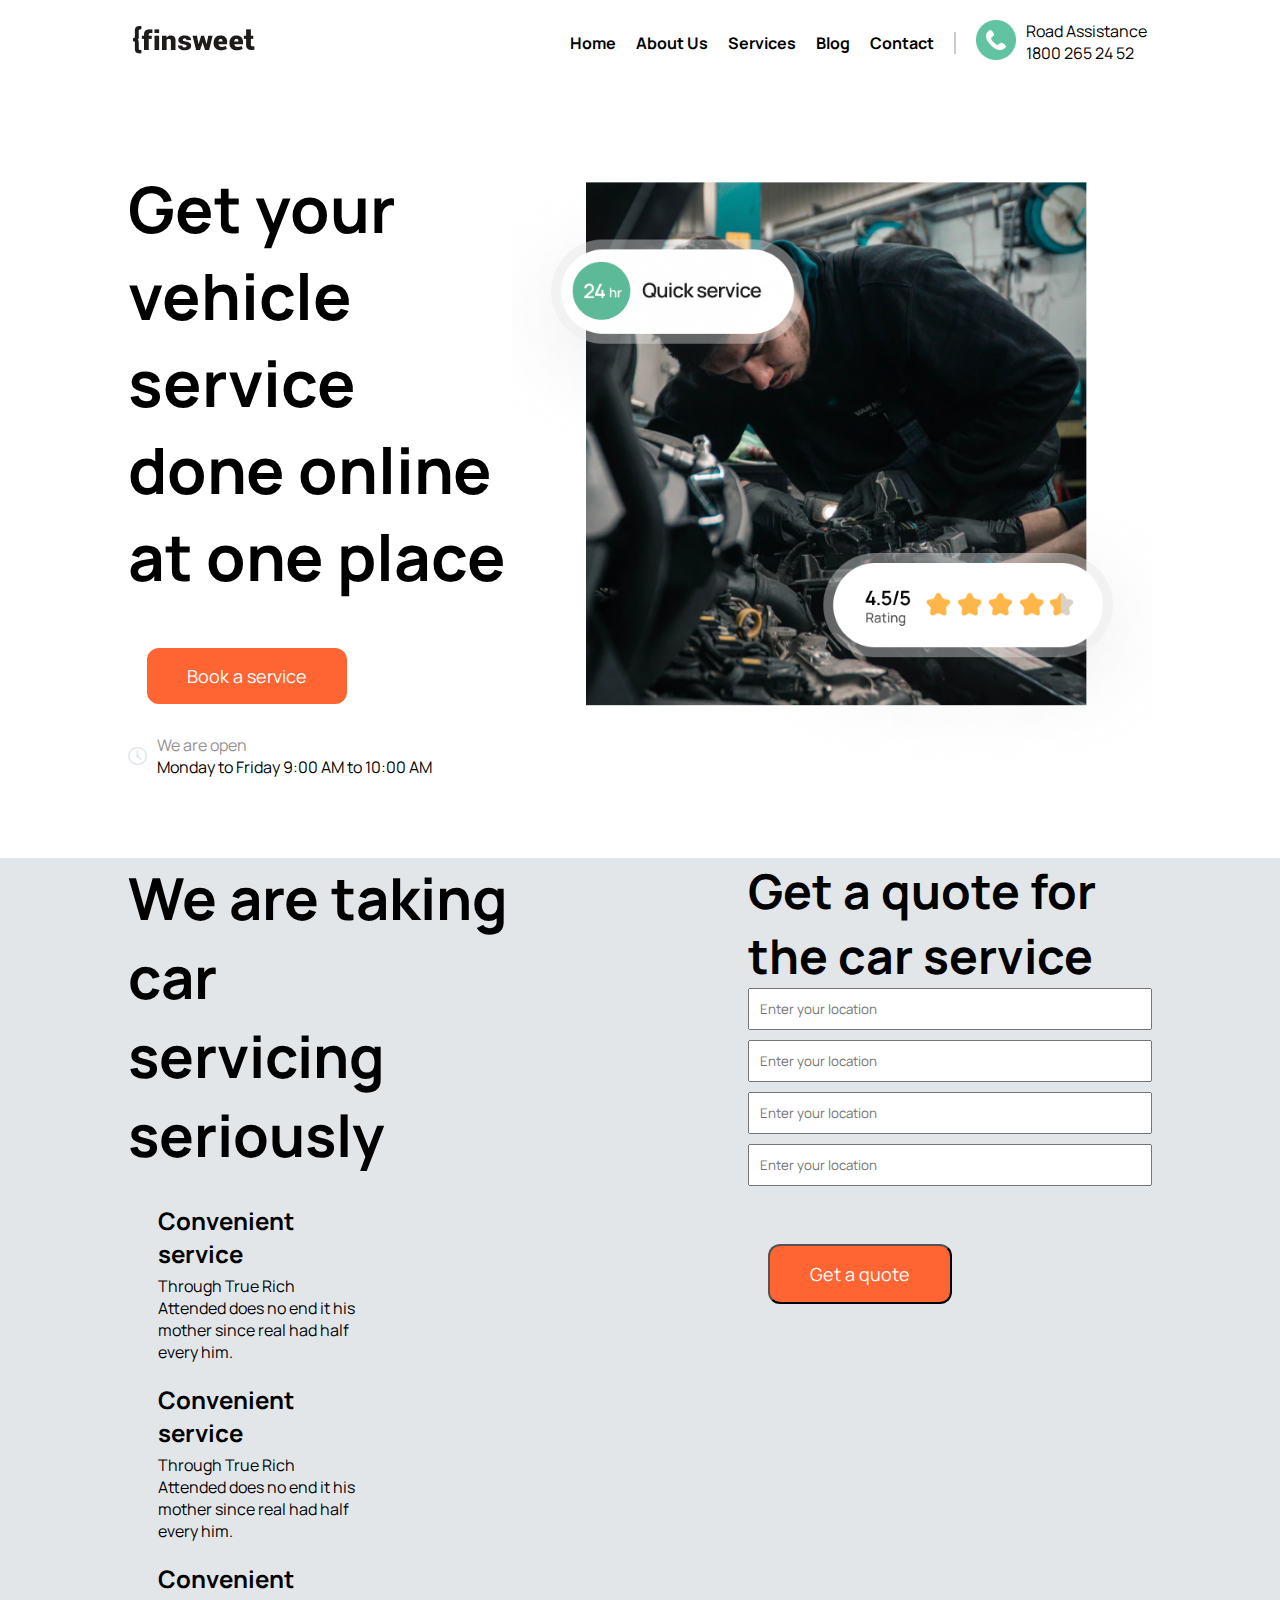
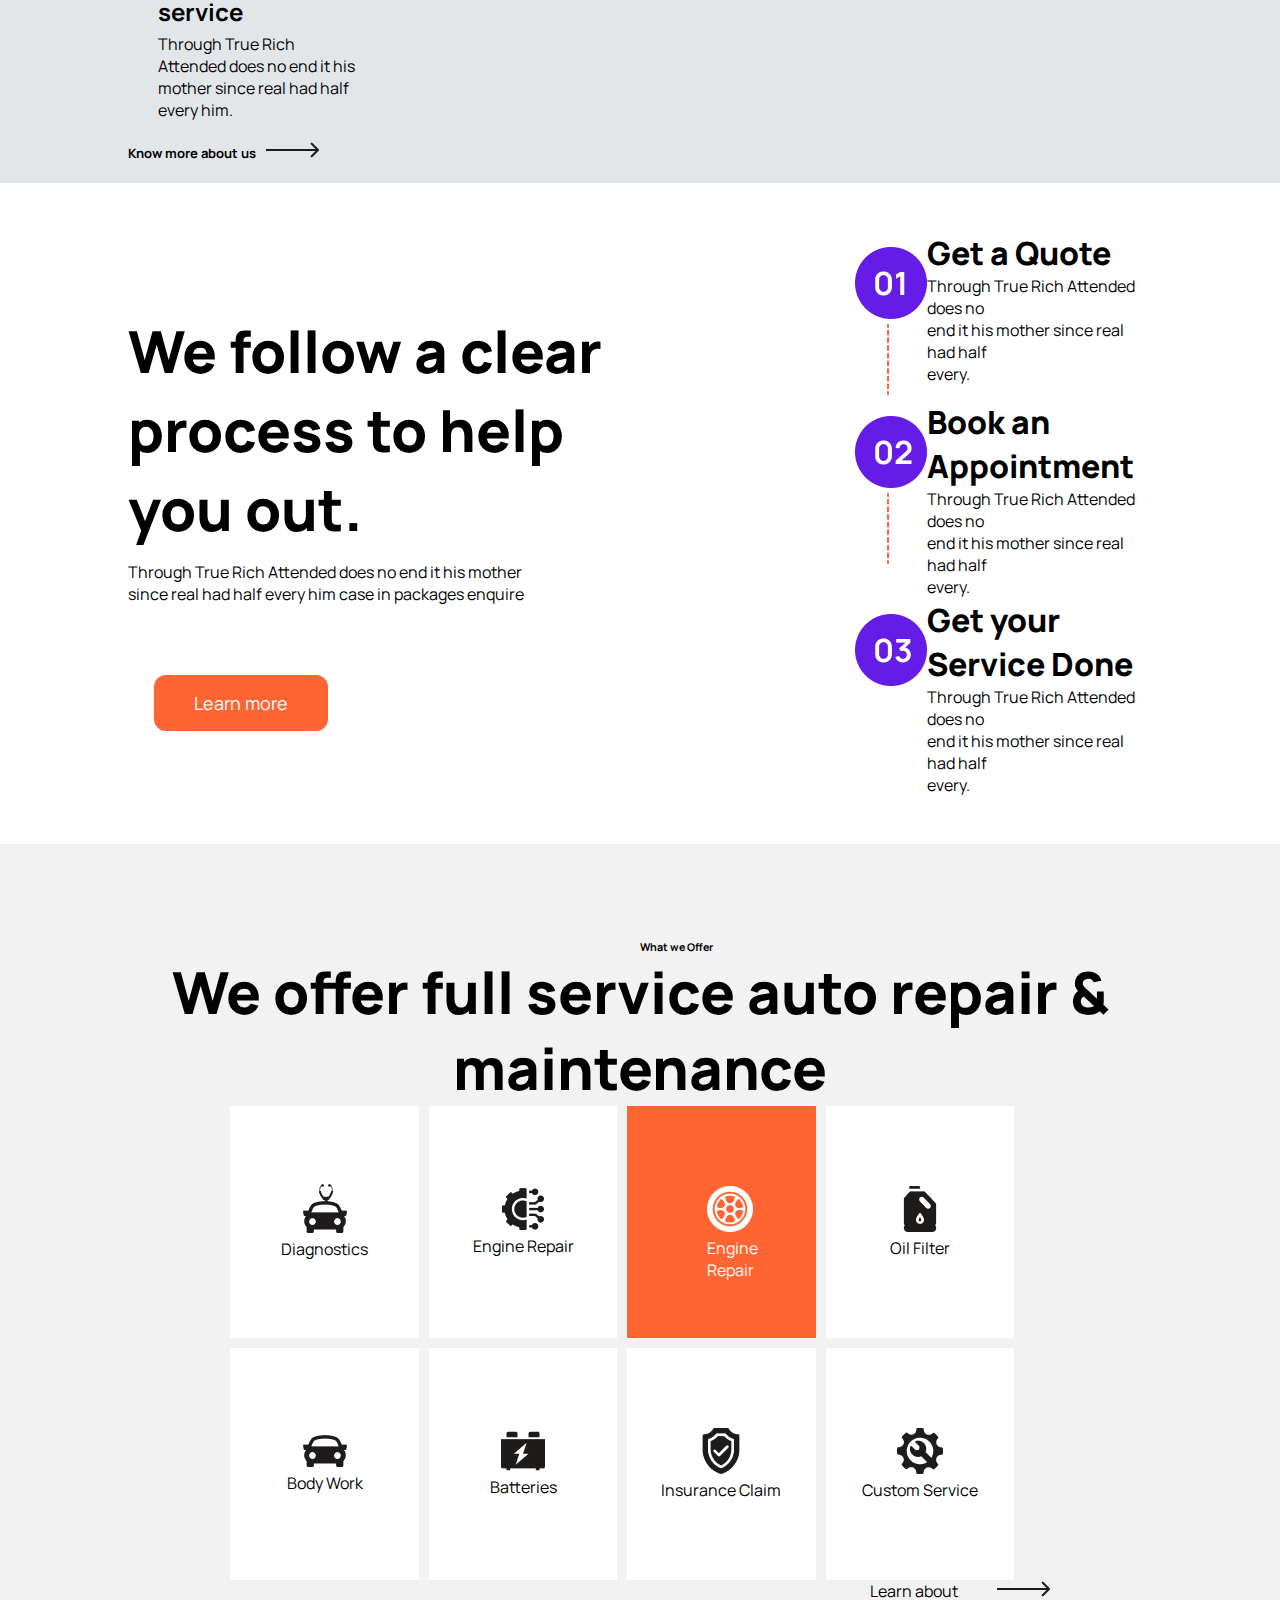
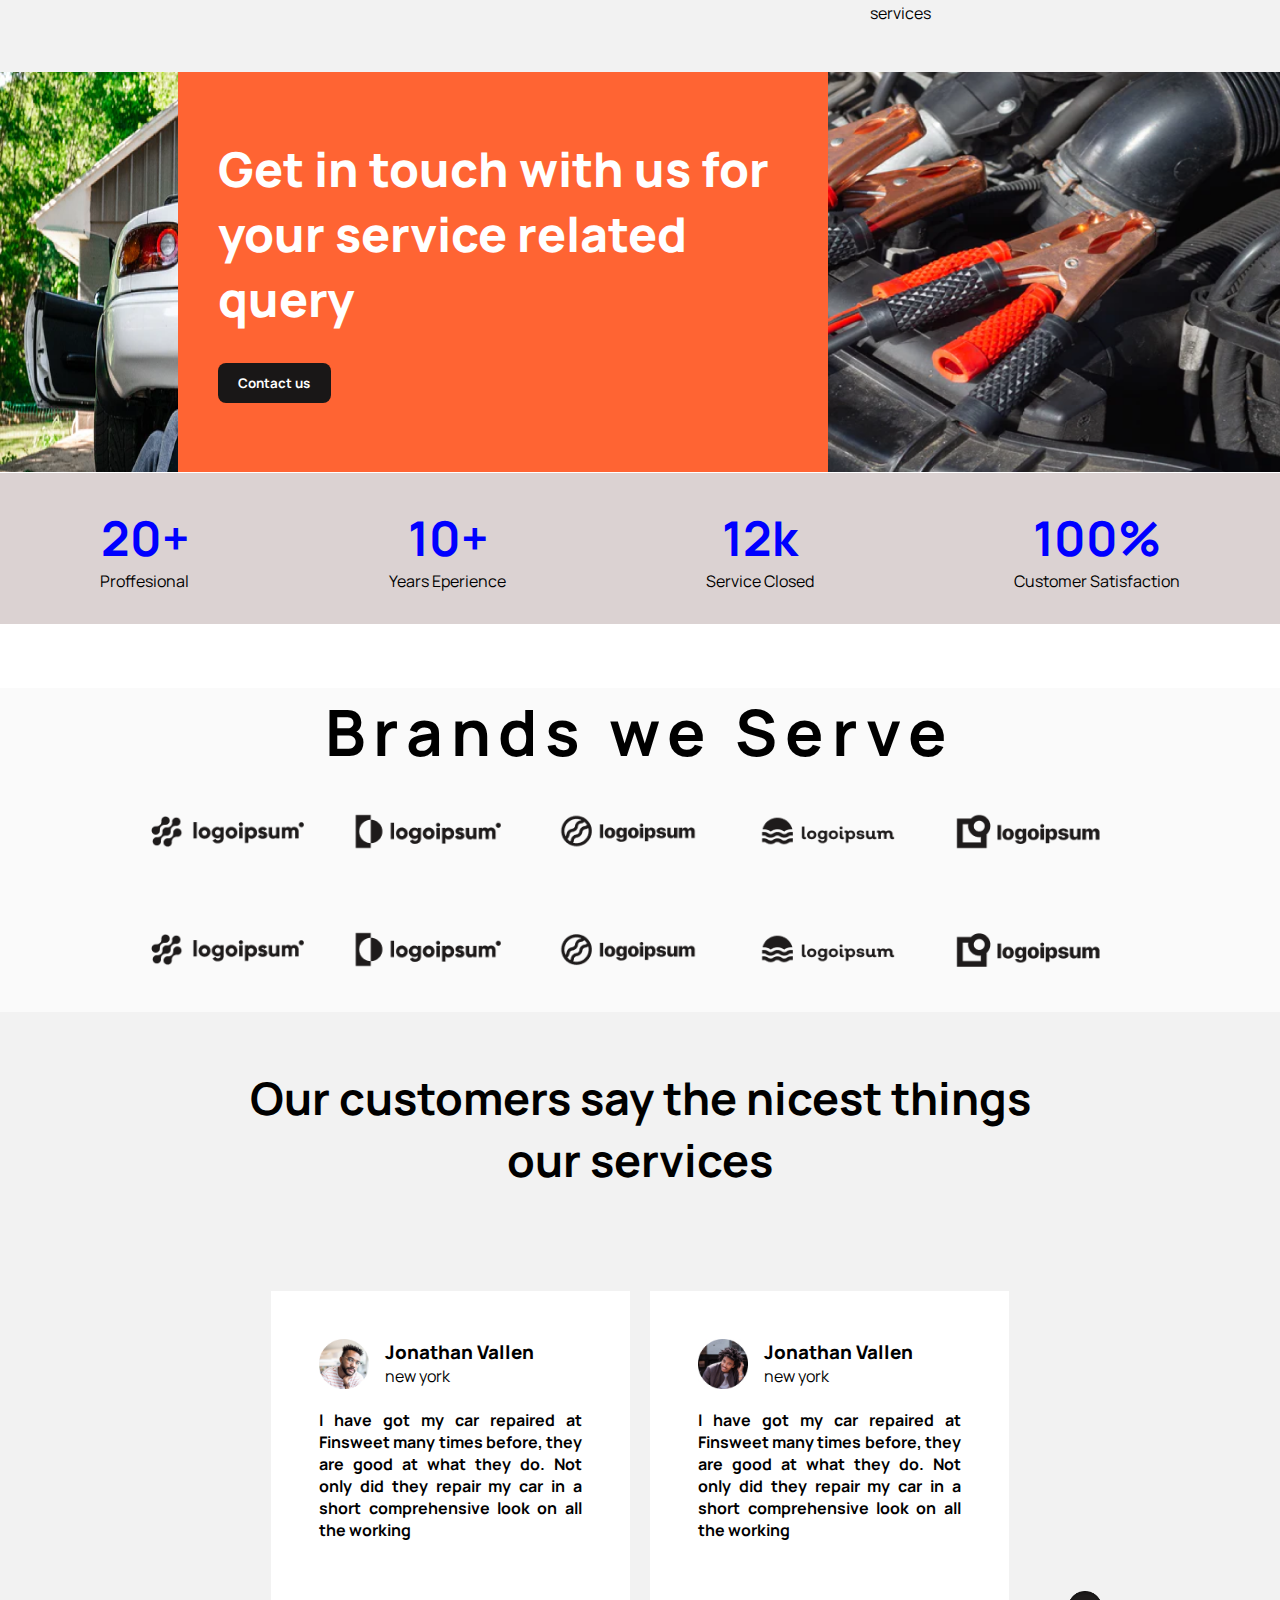
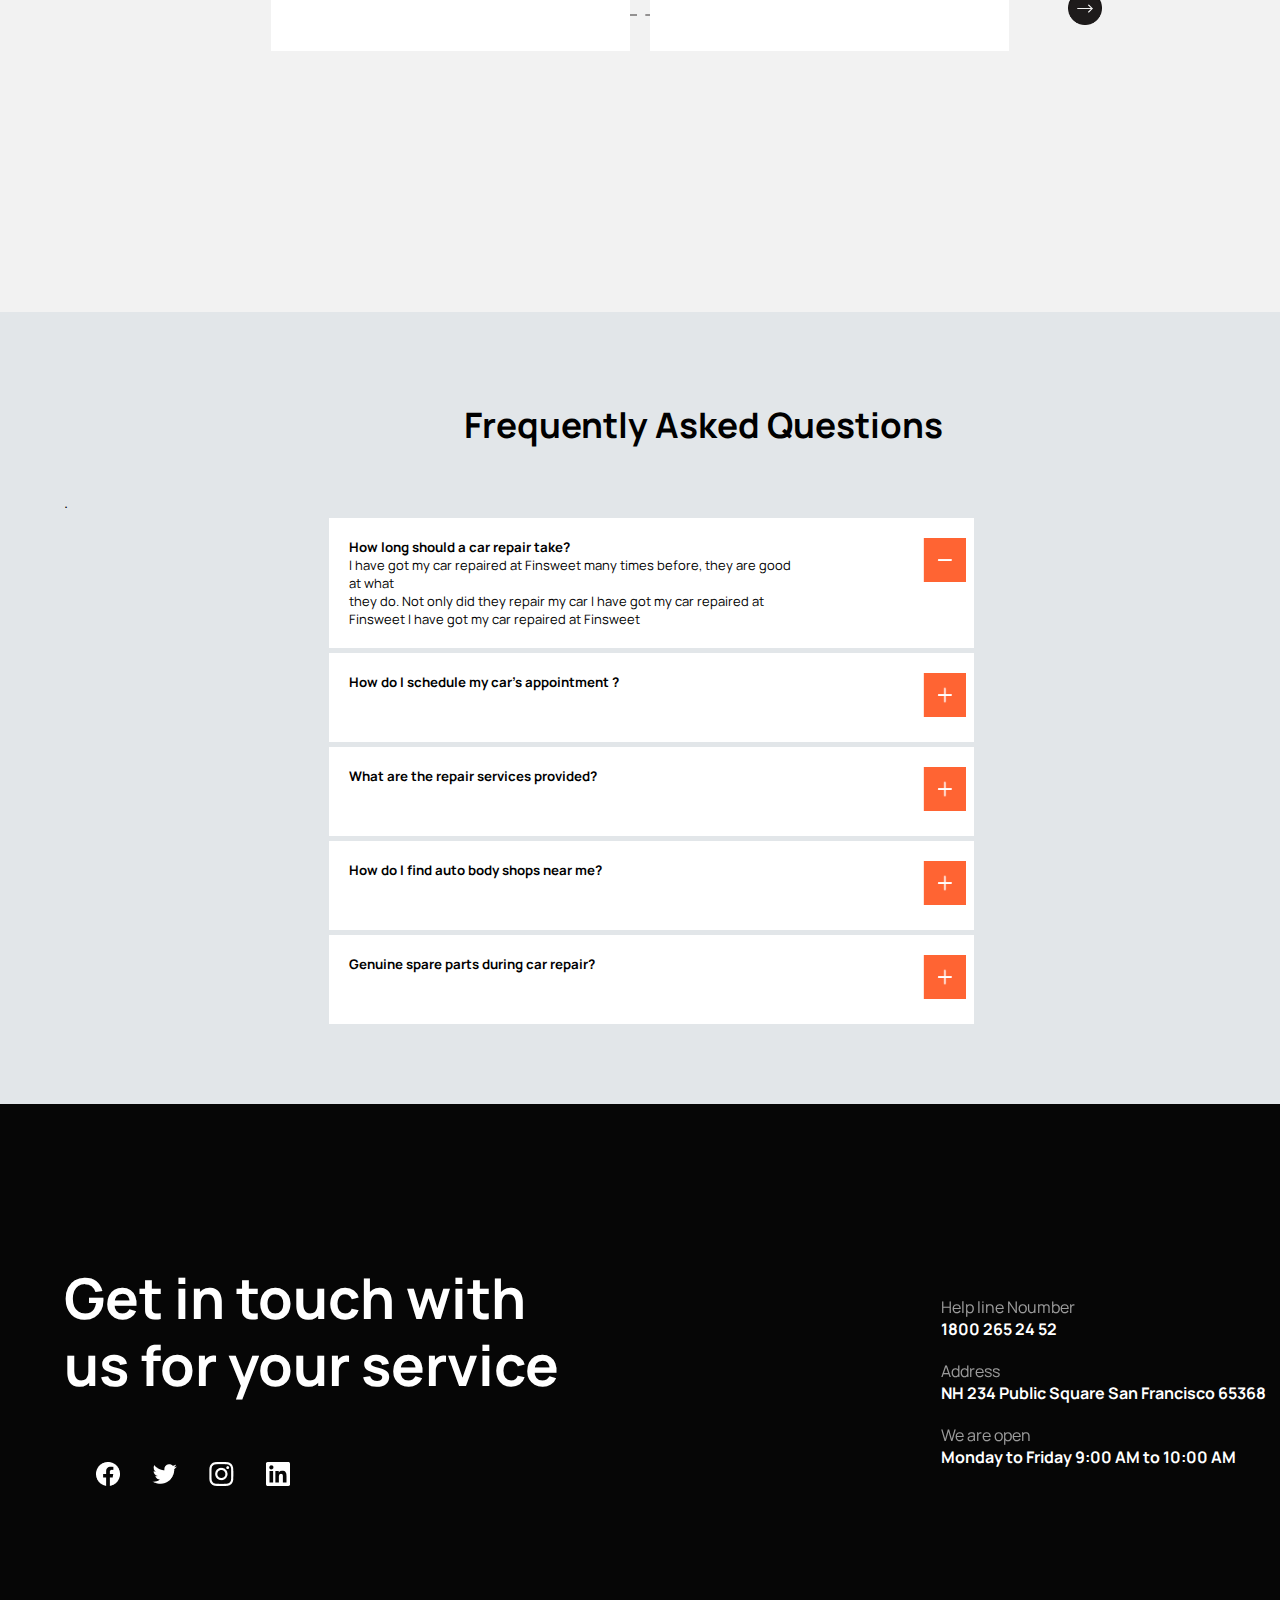
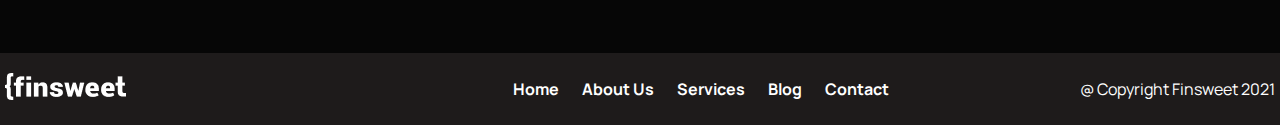
==== index.html @ 4b2647d7 "task 4 for stage 3 to stage 4" ====
<!DOCTYPE html>
<html lang="en">
<head>
    <meta charset="UTF-8">
    <meta http-equiv="X-UA-Compatible" content="IE=edge">
    <meta name="viewport" content="width=device-width, initial-scale=1.0">
    <link rel="stylesheet" href="css/style.css">
    <link rel="stylesheet" href="https://cdnjs.cloudflare.com/ajax/libs/font-awesome/6.1.1/css/all.min.css" integrity="sha512-KfkfwYDsLkIlwQp6LFnl8zNdLGxu9YAA1QvwINks4PhcElQSvqcyVLLD9aMhXd13uQjoXtEKNosOWaZqXgel0g==" crossorigin="anonymous" referrerpolicy="no-referrer" />
    <title>car  class</title>
</head>
<body>
       <header>
            <div class="page-container">
                <div class="main-header">
                    <div class="logo">
                        <img src="img/web-page-Logo.png" alt="company logo" class="">
                    </div>
                    <div class="right-section">
                        <div class="navigation">
                            <ul>
                                <li><a href="#"><strong>Home</strong></a></li>
                                <li><a href="index1.html"><strong>About Us</strong></a></li>
                                <li><a href="#"><strong>Services</strong></a></li>
                                <li><a href="#"><strong>Blog</strong></a></li>
                                <li><a href="#"><strong>Contact</strong></a></li>
                                <i id="hambuger" class="fa-solid fa-bars"></i>
                                
                            </ul>
                        </div>
                        <div class="road-assistance">
                            <div class="icon">
                                <img src="img/Assistance Icon.png" alt="road assistance">
                            </div>
                            <div class="inner-section">
                                <p>Road Assistance</p>
                                <p>1800 265 24 52</p>
                            </div>
                        </div>
                    </div>
                </div>
                
            </div>
        </header >
 <main >
        <!-- introduction-section -->
        <section id="introduction-section">
            <div class="page-container">
                <div class="flex">
                    <div class="text-section">
                        <h1>Get your vehicle service done online at one place</h1>
                        <a href="#" class="orange-btn">Book a service</a>
                        <div class="time-section">
                            <div class="image-box">
                                <img src="img/alarm clock.png" alt="for the time">
                            </div>
                            <div class="time-text">
                                <p class="light-grey">We are open </p>
                                <p>Monday to Friday 9:00 AM to  10:00  AM</p>
                            </div>
                        </div>
                    </div>
                    <div class="image-section">
                    </div>
                </div>
            </div>
        </section>
        <!-- quote-section -->
        <section id="quote-section">
            <div class="page-container">
                <div class="flex">
                    <div class="left-section">
                        <h2>We are taking car<br> servicing seriously</h2>
                        <ul>
                            <li>
                                <div class="flex">
                                    <div class="image-box">
                                        <img src="img/gear.png" alt="">
                                    </div>
                                    <div class="text-box">
                                        <h5>Convenient service</h5>
                                        <p>Through True Rich Attended does no end it his mother since real had half every him.</p>
                                    </div>
                                </div>
                            </li>
                            <li>
                                <div class="flex">
                                    <div class="image-box">
                                        <img src="img/gear.png" alt="">
                                    </div>
                                    <div class="text-box">
                                        <h5>Convenient service</h5>
                                        <p>Through True Rich Attended does no end it his mother since real had half every him.</p>
                                    </div>
                                </div>
                            </li>
                            <li>
                                <div class="flex">
                                    <div class="image-box">
                                        <img src="img/gear.png" alt="">
                                    </div>
                                    <div class="text-box">
                                        <h5>Convenient service</h5>
                                        <p>Through True Rich Attended does no end it his mother since real had half every him.</p>
                                    </div>
                                </div>
                            </li>
                            <li>
                                <div class="flex">
                                    <div class="text-box">
                                    <div class="quote-arrow">
                                    <div class="">
                                        <a href="#"><strong>Know more about us</strong></a>
                                    </div>
                                    <div class="">
                                        <img id="arrow" src="img/Arrow.png" alt="arrow">
                                    </div>
                                    </div>
                                    
                                    </div>
                                </div>
                            </li>
                        </ul>
                    </div>
                    <div class="right-form-section">
                        <h3>Get a quote for the car service</h3>
                        <form action="">
                            <div class="input-box">
                                <input type="text" placeholder="Enter your location">
                            </div>
                            <div class="input-box">
                                <input type="text" placeholder="Enter your location">
                            </div>
                            <div class="input-box">
                                <input type="text" placeholder="Enter your location">
                            </div>
                            <div class="input-box">
                                <input type="text" placeholder="Enter your location">
                            </div>
                            <button class="orange-btn">Get a quote</button>
                        </form>
                        
                    </div>
                </div>
            </div>
        </section>
        <!-- process-section -->
        <section id="process">
            <div class="page-container">
                <div id="proces">
                    <div class="clear-text">
                        <h1><strong>We follow a clear <br>
                            process to help you
                            out.</strong></h1><br>
                            <p>Through True Rich Attended does no end it his mother <br> 
                                since real had half every him case in packages enquire</p> <br>
                                <div class="button-more">
                                <a href="#" class="orange-btn">Learn more</a>
                                </div>
                    </div>
                    <div class="appointment">
                        <div class="one-get-quote">
                            <div class="imsge-one">
                                <img src="img/01.png" alt="icon one"><br>
                            <div class="line">
                                <img src="img/Line.png" alt="line connecter numbers">
                            </div>
                            </div>
                            <div class="text-one">
                                <h1><strong>Get a Quote</strong></h1>
                                <p>Through True Rich Attended does no <br> end it his mother since real had half <br> every.</p>
                            </div>
                        </div>
                        <div class="one-get-quote">
                            <div class="imsge-one">
                                <img src="img/02.png" alt="icon two"><br>
                                <div class="line">
                                    <img src="img/Line.png" alt="line connecter numbers">
                                </div>
                            </div>
                            <div class="text-one">
                                <h1><strong>Book an Appointment</strong></h1>
                                <p>Through True Rich Attended does no <br> end it his mother since real had half <br> every.</p>
                            </div>
                        </div>
                        <div class="one-get-quote">
                            <div class="imsge-one">
                                <img src="img/03.png" alt="icon three"><br>
                            </div>
                            <div class="text-one">
                                <h1><strong>Get your Service Done</strong></h1>
                                <p>Through True Rich Attended does no <br> end it his mother since real had half <br> every.</p>
                            </div>
                        </div>
                    </div>
                </div>
                </div>
        </section>
        <!-- offer-section -->
        <section id="offers">
            <div class="page-container">
            <div class="texte-header">
                <h6>What we Offer</h6>
                <h3>We offer full service auto repair & maintenance</h3>
            </div>
            <div class="logo-offer">
                <div class="image-offer">
                    <div class="log-one">
                    <div class="">
                    <img src="img/Icon-one.png" alt="icon one">
                    <p>Diagnostics </p>
                    </div>
                    </div>
                    <div class="log-one">
                    <div class="">
                    <img src="img/engin-repair-Icon.png" alt="two one">
                    <p>Engine Repair </p>
                    </div>
                </div>
                <div class="log-one">
                    <div class="box-offer">
                        <img src="img/wheel-repair-icon.png" alt="three one">
                        <p>Engine Repair </p>
                        </div>
                </div>
                <div class="log-one">
                    <div class="">
                        <img src="img/oil-Icon.png" alt="fourth one">
                        <p>Oil Filter</p>
                        </div>
                </div>
                <div class="log-one">
                    <div class="">
                        <img src="img/car-icon.png" alt="fiveth one">
                        <p>Body Work </p>
                        </div>
                </div>
                <div class="log-one">
                    <div class="">
                        <img src="img/baterrie-Icon.png" alt="sixth one">
                        <p>Batteries</p>
                        </div>
                </div>
                <div class="log-one">
                    <div class="">
                        <img src="img/insurance-Icon.png" alt="seveth one">
                        <p>Insurance Claim</p>
                        </div>
                </div>
                <div class="log-one">
                    <div class="">
                        <img src="img/custom-service-Icon.png" alt="eigth one">
                        <p>Custom Service </p>
                        </div>
                </div>
                </div>
                <div class="learn-arrow">
                    <div class="learn">
                        <p>Learn about services</p>
                    </div>
                    <div class="arrow">
                        <img src="img/Arrow.png" alt="arrow">
                    </div>
                </div>
            </div>
            



        </div>
        </section> 
        <!-- tools-section -->
        <section id="tools">
            <div class="page-container">
                <div class="tools-container">
                    <div class="car-image">
                        <img  src="img/car-image.png" alt="car image">
                    </div>
                    <div class="tools-text">
                        <h1>Get in touch with us for <br> your service related query</h1>
                        <input type="button" value="Contact us">
                    </div>
                    <div class="tool-car">
                        <img class="" src="img/tool-car.png" alt="tools car">
                    </div>
                </div>
                </div>
        </section>
        <section id="icon-number">
           
                <div class="logo-image">
                    <div class="nubmers">
                      <h2>20+</h2>
                        <p>Proffesional</p>
                    </div>
                    <div class="nubmers">
                           <h2>10+</h2>
                            <p>Years Eperience</p>
                        </div>
                        <div class="nubmers">
                               <h2>12k</h2>
                                <p>Service Closed</p>
                        </div>
                        <div class="nubmers">
                          <h2>100%</h2>
                            <p>Customer Satisfaction</p>
                        </div>
                </div>
               
        </section>
        <!-- brands and logo -->
        <section id="brands">
        <div class="page-container">
            <div class="serve">
                <h1>Brands we Serve</h1>
            </div>
            <div class="logo-brands">
                <div class="logo-1">
                    <img src="img/logo 1.png" alt="logo 1">
                </div>
                <div class="logo-1">
                    <img src="img/logo 2.png" alt="logo 2">
                </div>
                <div class="logo-1">
                    <img src="img/logo 3.png" alt="logo 3">
                </div>
                <div class="logo-1">
                    <img src="img/logo-4.png" alt="logo 4">
                </div>
                <div class="logo-1">
                    <img src="img/logo5.png" alt="logo 5">
                </div>
                <div class="logo-1">
                    <img src="img/logo 1.png" alt="logo 1">
                </div>
                <div class="logo-1">
                    <img src="img/logo 2.png" alt="logo 2">
                </div>
                <div class="logo-1">
                    <img src="img/logo 3.png" alt="logo 3">
                </div>
                <div class="logo-1">
                    <img src="img/logo-4.png" alt="logo 4">
                </div>
                <div class="logo-1">
                    <img src="img/logo5.png" alt="logo 5">
                </div>
            </div>
        </div>
        </section>
        <!-- about section -->
        <section class="about">
            <div class="page-container">
            <h1>Our customers say the nicest things<br>our services</h1>
            <div class="about-2">
                <div class="comment">
                    <div id="comment-first">
                    <div class="comment-first">
                        <img src="img/K84vnnzxmTQ.png" alt="" width="50px">
                        <div class="comment-text">
                            <h3><strong>Jonathan Vallen</strong></h3>
                            <span>new york</span>
                        </div>
                    </div>
                        <p class="text"><b>I have got my car repaired at Finsweet many times before, they are good at what they do. Not only did they repair my car in a short comprehensive look on all the working</b></p>
                    </div>
                </div>
                <div class="comment-two">
                    <div id="comment-first">
                        <div class="comment-first">
                        <img src="img/nJHvhXS4C0U.jpg" alt="" width="50px">
                        <div class="comment-text">
                            <h3><strong>Jonathan Vallen</strong></h3>
                            <span>new york</span>
                        </div>
                        </div>
                        <p class="text"><b>I have got my car repaired at Finsweet many times before, they are good at what they do. Not only did they repair my car in a short comprehensive look on all the working</b></p>
                    </div>
                </div>
                <div class="comment-three">
                    <div class="line">
                        <img src="img/Lines.png" alt="" width="80%">
                    </div>
                    <div class="comment-three-left">
                        <img src="img/Left.png" alt="" width="30%">
                        <img src="img/Right.png" alt="" width="30%">
                    </div>
                </div>
            </div>
            </div>
        </section>
        <!-- questions section -->
        <section id="qestions">
            <div class="page-question">
                    <div class="text-title">
                        <h3>Frequently Asked Questions</h3>
                    </div>.
                    <div class="question">
                        <div class="question-box">
                        <div class="first-box">
                                <div class="first-question">
                                    <h5>How long should a car repair take?</h5>
                                </div>
                                <div class="text-first">
                                    <p>I have got my car repaired at Finsweet many times before, they are good at what <br> they do. Not only did they repair my car I have got my car repaired at Finsweet  I have got my car repaired at Finsweet</p>
                                </div>
                        </div>
                        <div class="image-logo">
                            <img id="moins" src="img/Orange-1.png" alt="logo minise">
                            </div>
                        </div>
                        <div class="question-box">
                            <div class="text-question">
                                <h5>How do I schedule my car's appointment ?</h5>
                            </div>
                            <div class="image-logo">
                                <img src="img/Orange-2.png" alt="logo plus">
                            </div>
                        </div>
                        <div class="question-box">
                            <div class="text-question">
                                <h5>What are the repair services provided?</h5>
                            </div>
                            <div class="image-logo">
                                <img src="img/Orange-2.png" alt="logo plus">
                            </div>
                        </div>
                        <div class="question-box">
                            <div class="text-question">
                                <h5>How do I find auto body shops near me?</h5>
                            </div>
                            <div class="image-logo">
                                <img src="img/Orange-2.png" alt="logo plus">
                            </div>
                        </div> 
                        <div class="question-box">
                            <div class="text-question">
                                <h5>Genuine spare parts during car repair?</h5>
                            </div>
                            <div class="image-logo">
                                <img src="img/Orange-2.png" alt="logo plus">
                            </div>
                        </div>
                    </div>
            </div>
        </section>
 </main>
 <footer>
        <!-- get in touch section -->
        <section id="touch">
            <div class="left-side-part">
                <div class="text-touch">
                    <h3>Get in touch with us for your  service</h3>
                </div>
                <div class="logo-touch">
                    <div class="logos-t">
                        <img src="img/facebook-logo.png" alt="facebook logo">
                    </div>
                    <div class="logos-t">
                        <img src="img/twitter-logo.png" alt="twitter logo">
                    </div>
                    <div class="logos-t">
                        <img src="img/instagram-logo.png" alt="instagram logo">
                    </div>
                    <div class="logos-t">
                        <img src="img/linkedin-logo.png" alt="linkedin logo">
                    </div>
                </div>
            </div>
            <div class="right-side-part">
                <div class="help">
                <div class="text-info">
                    <p>Help line Noumber</p>
                </div>
                <div class="info">
                    <h4>1800 265 24 52</h4>
                </div>
                </div>
                <div class="help">
                    <div class="text-info">
                    <p>Address</p>
                    </div>
                    <div class="info">
                    <h4>NH 234   Public Square San Francisco  65368</h4>
                    </div>
                </div>
                <div class="help">
                    <div class="text-info">
                    <p>We are open</p>
                    </div>
                    <div class="info">
                    <h4>Monday to Friday 9:00 AM  to 10:00  AM</h4>
                    </div>
                </div>
            
            </div>
        </section>
        <!-- menu-section -->
        <section id="menu">
            <div class="menu-container">
                <div class="last-header">
                    <div class="left-section-part">
                        <img src="img/Logo-page-foter.png" alt="company logo" class="">
                    </div>
                    <div class="right-section-part">
                        <div class="navig">
                            <ul>
                                <li><a href="#"><strong>Home</strong></a></li>
                                <li><a href="#"><strong>About Us</strong></a></li>
                                <li><a href="#"><strong>Services</strong></a></li>
                                <li><a href="#"><strong>Blog</strong></a></li>
                                <li><a href="#"><strong>Contact</strong></a></li>
                            </ul>
                        </div>
                        <div class="copy">
                            <div class="">
                            <p>@ Copyright Finsweet 2021</p>
                            </div>
                        </div>
                    </div>
                </div>
                
            </div>
        </section>
    
 </footer>

 <script src="index.js"></script>
</body>
</html>
---- css/style.css ----
@import url('https://fonts.googleapis.com/css2?family=Manrope:wght@200&family=Poppins&display=swap');
* {
    margin: 0;
    padding: 0;
    box-sizing: border-box;
    font-family: 'Manrope';
}
.navigation ul i{
    display: none;
}
.page-container{
    width: 80%;  
  margin: auto;
    justify-content: center;
    align-items: center;
}
.main-header {
    display: flex;
    justify-content: space-between;
    align-items: center;
    padding: 20px 5px;
    
}

.right-section {
    display: flex;
    align-items: center;
}

.right-section ul {
    list-style: none;
    display: flex;
}

.road-assistance {
    display: flex;
    padding-left: 20px;
}

.right-section ul li {
    margin-right: 20px;
}

.right-section ul li a {
    text-decoration: none;
    color: #000;
}

.right-section .navigation {
    border-right: 2px solid #ccc;
}

.road-assistance .icon {
    margin-right: 10px;
}

.flex {
    display: flex;
}

#introduction-section{
    width: 100%;
    padding: 0px;
}

#introduction-section .text-section{
    width: 45%;
} 

#introduction-section .image-section {
    width: 75%;
}

#introduction-section {
    padding: 80px 0;
}

#introduction-section .image-section {
    background-image: url(../img/header.png);
    background-size: cover;
    background-position: center;
    min-height: 68vh;
}

.text-section h1 {
    font-size: 64px;
}

.orange-btn {
    background: #FF6433;
    border-radius: 12px;
    padding: 16px 40px;
    text-decoration: none;
    font-size: 18px;
    margin-left: 5%;
    display: inline-block;
    color: #fff;
    margin-top: 3rem;
}

.time-section {
    display: flex;
    align-items: center;
    margin-top: 30px;
}

.text-section .image-box {
    width: 5%;
    margin-right: 10px;
    display: flex;
    align-items: center;
    justify-content: center;
}

.text-section .time-text {
    width: 95%;
}
.time-section img {
    width: 100%;
}

.light-grey {
    color: #939191;
}

#quote-section {
    width: 100%;
    background: #E2E6E9;
    display: flex;
    justify-content: space-between;
}

#quote-section .left-section, #quote-section .right-form-section {
    width: 50%;
    
}
#quote-section .right-form-section{
    margin-left: 21%;
}
#quote-section ul {
    list-style: none;
}

#quote-section ul li {
    margin-bottom: 20px;
}


#quote-section .left-section h2 {
    margin-bottom: 30px;
    font-size: 58px;
}

#quote-section .left-section .image-box {
    width: 5%;
    margin-right: 10px;
}

#quote-section .left-section .image-box img {
    width: 100%;
}
.text-box .quote-arrow{
    display: flex;
    
}

#quote-section .left-section .text-box {
    width: 50%;
}

#quote-section .left-section .text-box h5 {
    font-size: 24px;
    margin-bottom: 5px;
}
#quote-section .left-section .text-box a{
    text-decoration: none;
    color: #000;
    font-size: small;
}
#quote-section .left-section .text-box #arrow{
    margin-left: 10px;
}


#quote-section .right-form-section h3{
    font-size: 48px;
}

#quote-section .right-form-section input {
    width: 100%;
    padding: 10px;
    margin-bottom: 10px;
}

#process{
   display: flex;
    width: 100%;
    
    
}
#proces{
 display: flex;  
 padding: 3rem 0 3rem 0 ; 
}
#proces .appointment{
    width: 50%;
    margin-left: 21%;
   
}
.clear-text{
    width: 50%;
}
#proces .clear-text h1{
    width: 524px;
    height: 228px;
   margin-top: 80px;    
    font-weight: 800;
    font-size: 58px;
}


.appointment .one-get-quote{
    display: flex;

}
.appointment .one-get-quote .imsge-one {
    margin-top: 1rem;
    
}
.appointment .one-get-quote .imsge-one .line img{
    margin-left: 2rem;
    
}


#offers{
    width: 100%;
        padding: 6rem 0  3rem 0px ;
        background-color: #F2F2F2;
      
}
.offers-container{
     display: block; 
     padding: 60px 0 ;
}
.image-offer{
    display: flex;
    flex-wrap: wrap;
    gap: 10px;
    margin: auto;
   
}
.offers-container .text-offers{
   display: block;
   margin-left: 40%;
    font-size: large;     
    margin-bottom: 30px;
    margin-top: 60px;
   
}
.offers-container .text-offers p{
    margin-left: 5rem;
    font-size: small;
    margin-bottom: 10px;
    margin-top: 5px;
}
.log-one .box-offer{
    padding: 5rem;
    height: 100%;
    width: 100%;
    color: #fff;
     background-color: #FF6433;

}


.about-learn{
    display: flex;
    gap: 10px;
}
.image-container{
    width: 70%;
    margin: 0 auto;

}
.offers-container .about-learn a{
       text-decoration: none;
       color: #000;
       font-size: large;
}
.offers-container .about-learn img{
         width: 40px;

}
.offers-container .about-learn {
      
    margin-top: 0.5rem;
    margin-left: 53.5rem;
}
.log-one{
    height: 232px;
    background-color: #fff;
    width: 23%;
    display: flex;
    justify-content: center;
    align-items: center;
    text-align: center;
    
}
.logo-offer{
    width: 80%;
    margin: 0 auto;

}
.learn-arrow{
    display: flex;
    padding-left: 40rem;
    justify-content: space-around;
}
.texte-header h6{
   padding-left: 32rem;
}
.texte-header h3{
    font-weight: 800;
    font-size: 58px;
    line-height: 76px;  
    text-align: center;
}

#tools{
    
   
    position: relative;
    height: 400px;
   
}
.tools-container{
    display: flex;
    width: 1366px;
    position: absolute;
    left: 0;
    
      
   
}



.tools-container .tools-image .car-image{
    width: 40%;
    height: 400px;
    
}

.tools-container .tools-image .tool-car{
    width: 60%;
    height:400px;
}

.car-image img{
    width: 500px;
    height: 400px;
}
.tool-car img{
    width: 866px;
   
    height:400px;
}

.tools-container .tools-text {
    width: 650px;
    height:400px;
    background-color: #FF6433;
    left: 13%;
    padding: 16px 40px;
    color: #fff;
    position: absolute;
    
    
}

.tools-text h1{
    margin-top: 3rem;
    font-weight: 800;
    font-size: 3rem;
}

.tools-container .tools-text input[type="button"]{
    color: #fff;
    background-color: rgb(25, 23, 23);
    border-radius: .5rem;
    border: none;
    font-weight: bold;
    outline: none;
    cursor: pointer;
    margin-top: 2rem;
    padding: .7rem 1.3rem;

   
}


.logo-image{
    display: flex;
    justify-content: space-around;
    text-align: center;
    padding: 2rem 0;
    width: 100%;
    margin-top: 1px;
   
   background-color: #dbd2d2;
}
.nubmers h2{
    color: blue;
   font-size: 3rem;
   font-weight: 800px;
}


#brands{
    width: 100%;
    display: block;
    text-align: center;
    background-color: #FAFAFA;
}

#brands .serve{
    font-size: 2rem;
    margin-top: 4rem;
    font-weight: 700;
    letter-spacing: .5rem;
}

#brands .logo-brands{
    display: flex;
    flex-wrap: wrap;
   
  
 
    
}
.logo-1 img{
    width: 200px;
}

.about {
    width: 100%;
    height: 100vh;
    background-color: #F2F2F2;
}

.about h1 {
    text-align: center;
    font-size: 45px;
    padding-top: 55px;
}

.about-2 {
    display: flex;
    justify-content: space-between;
    align-items: center;
    text-align: center;
    position: relative;
}

.comment {
    width: 35%;
    height: 40vh;
    background-color: #fff;
    position: absolute;
    top: 100px;
    left: 14%;
}

.comment-two {
    width: 35%;
    height: 40vh;
    background-color: #fff;
    position: absolute;
    top: 100px;
    left: 51%;
}

.comment-first {
    display: flex;
    gap: 1rem;
    text-align: left;

}

.comment-first img {
    margin-left: 0px;
}

#comment-first {
    padding: 48px;
    
}

.text {
    color: black;
    margin-top: 20px;
    text-align: justify;
    float: left;
}

.comment-three{
display: flex;
justify-content: space-between;
align-items: center;
margin-top: 25rem;
margin-left: 30rem;
}

.comment-three .line {
 
  width: 50%;
}

.comment-three .comment-three-left {
   width: 50%;
   margin-left: 19rem;
}

#qestions{
    width: 100vw;
    background-color:  #E2E6E9;
    
}

.page-question{
    width: 90%;  
    margin:auto;
    justify-content: center;
    align-items: center;
    padding-bottom: 5rem;
 
}

.text-title{
    padding: 5rem 0 2rem 25rem;
    font-size: 30px;
    line-height: 67.2px;
}

.question{
    display: block;
    gap: 1rem;
    margin-left: 15%;
    width: 80%;
}

.question-box{
    background-color:#fff;
    display: flex;
    width: 70%;
    margin-left: 10%;
    margin-top: 5px;
    padding: 20px;
}

.image-logo img{
   width: 43px;
   height: 44px;
    margin-left: 87%;

}

.image-logo #moins{
    margin-left: 80%;
}

.question-box .text-question{
    width: 60%;
}

.question-box .image-logo{
    width: 40%;
}

.text-first{
    font-size: small;
}

#touch{
    display: flex;
     background-color: #000;
     color: #fff;
     width: 100vw;
     opacity: 0.98;
     height: 549px;
}

#touch .left-side-part{
        width: 50%;
}

#touch .left-side-part{
    padding: 10rem 0 25rem 4rem;
    
}

#touch .left-side-part .logo-touch{
    padding-top: 4rem;
    display: flex;
    
}

#touch .left-side-part .logo-touch img{
   padding-left: 2rem;
}

.text-touch{
    font-size: 48px;
    line-height: 67.2px;
    
}

#touch .right-side-part{
    width: 50%;
    
}

#touch .right-side-part{
    padding: 10rem 0 20rem 1rem;
    margin-left: 97px;
    
   
}

.help{
    width: 357px;
    height: 32px;
    margin-left: 40.83%;
    margin-right: 40.99%;
    display: block;
    margin-top: 2rem;
   
}

.help p{

opacity: 0.6;
  
}

#menu{
    width: 100vw;
    background-color: #1E1B1B;
    color: #fff;
}

.last-header{
  
    display: flex;
    justify-content: space-between;
    align-items: center;
    padding: 20px 5px;
   
}

.last-header .left-section-part{
    width: 40%;
}

.last-header .right-section-part{
    width: 60%;
   
}

.right-section-part {
   display: flex; 
    justify-content: space-between;
    
}

.navig ul li {
    margin-right: 20px;
    display:inline-flex;
    justify-content: space-around;
}

.right-section-part ul li a {
    text-decoration: none;
    color:#fff;
   
}
@media (max-width: 425px){
    header {
        width: 100%;
        flex-direction: column;
        text-align: center;
    }
   
    .page-container{
        width: 358px;
    }
    .main-header{
        flex-direction: column;
        align-items: flex-start;
    }
    .logo img{
        width: 5rem;
    }
    .right-section{
        flex-direction: column;
        align-items: flex-start;
    }
    .right-section .navigation{
        border: none;
    }
    .right-section .navigation ul{
        flex-direction: column;

    }
    .navigation ul i{
        display: block;
        position: absolute;
        right: 0;
    }
    .right-section ul li{
        display: none;
        margin: 10px;
    }
    .road-assistance{
        padding-left: 0px;
    }
    .road-assistance .icon{
        margin-right: 5px;
        font-size: 10px;
    }
    .road-assistance .icon img{
        width: 20px;
    }
    .text-section{
        margin-right: 2rem;
    }
    .text-section h1{
        font-size: 30px;
        
    }
    .orange-btn{
        font-size: 11px;
        height: 36px;
        margin-left: 0%;
        width: 100px;
        padding: 10px 14px;
       
    }
    .light-grey{
        font-size: 10px;
    }
    #introduction-section{
        width: 358px;
    }
    #introduction-section .text-section{
        width: 179px;
    }
    
    #introduction-section .image-section{
        height: 22rem;
        width: 179px;
    }
    .time-text{
        font-size: 15px;
    }
    #quote-section .left-section h2 {
        font-size: 20px;
    }
    #quote-section u{
        font-size: 10px;
    }
    #quote-section .right-form-section h3{
        font-size: 20px;
        margin-bottom: 5rem;
    }
    #quote-section .right-form-section input{
        width: 140px;
    }
    #quote-section .left-section .text-box a{
        font-size: 10px;
        color: #2729b7;
    }
    #quote-section .left-section .text-box #arrow{
        width: 30px;
    }
    #proces .clear-text h1{
        font-size: 20px;
        width: 50px;
        margin-top: 0px;
    }
    #proces .appointment{
        font-size: 10px;
    }
    .appointment .one-get-quote .imsge-one{
        margin-top: 1px;
    }
    .imsge-one img{
        height: 40px;
        width: 40px;
    }
    .appointment .one-get-quote .imsge-one .line img{
        height: 40px;
        width: 2px;
        margin-left: 1rem;
    }
    .texte-header h6{
        padding-left: 6rem;
    }
    .texte-header h3{
        font-size: 20px;
        text-align: center;
        line-height: 2rem;
    }
    .log-one{
        height: 110px;
        width: 6rem;
        flex-direction: column;
    }
    .log-one .box-offer{
        padding: 0;
    }
    .learn{
        display: none;
    }
    .arrow{
        display: none;
    }
    #tools{
        height: 300px;
    }
    .image-offer{
        margin-left: 10px;
    }
    .car-image img {
        width: 11rem;
        height: 300px;
    }
    .tools-container{
        width: 358px;
    }
    .tools-container .tools-text{
        width: 119.3px;
        height: 300px;
        left: 22%;
    }
    .tools-text h1{
        font-size: 10px;
    }
    .tools-container .tools-text input[type="button"]{
        padding: 0rem;
        margin-top: 2rem;
        margin-right: 8rem;
        border-radius: 3px;
        font-size: 12px;
    }
    .tool-car img{
        width: 11.4rem;
        height: 300px;
       
    }
    .nubmers p{
        font-size: 10px;
    }
    .nubmers h2{
        font-size: 20px;
    }
    #brands{
        width: 100%;
    }
    #brands .serve{
        font-size: 20px;
        letter-spacing: 0rem;
        font-weight: none;
        margin-top: 1rem;
    }
    .logo-1 img{
        width: 100px;
        margin-left: 10px;
    }
    #brands .logo-brands{
        margin-left: 20px;
    }
    .about{
        height: 50vh;
    }
    .about h1{
        font-size: 20px;
    }
    .comment{
        width: 55%;
        height: 26vh;
        font-size: 10px;
        margin: 1rem;
        margin-left: 1px;
        position: initial;
    }
    .comment-two{
        width: 55%;
        height: 26vh;
        font-size: 10px;
        margin: 1rem;
        margin-left: 1px;
        position: initial;
    }
    #comment-first {
        padding: 4px;
    }
    .comment-three{
        display: none;
    }
    .text-title{
        font-size: 20px;
        line-height: 20px;
        padding-left: 45px;
    }
    .question-box{
        width: 100%;
        margin-left: 0%;
        margin-top: 2px;
    }
    .image-logo #moins{
        margin-left: 60%;
        width: 24px;
        height: 30px;
    }
    .image-logo img{
        margin-left: 80%;
        width: 24px;
        height: 30px;
    }
    .text-touch{
        font-size: 20px;
        line-height: 30px;
    }
    #touch .left-side-part{
        padding: 10rem 1rem;
        width: 30%;
    }
    #touch .left-side-part .logo-touch{
        padding-top: 7rem;
    }
    #touch .left-side-part .logo-touch img{
        padding-left: 1rem;
        margin-left: .5%;
    }
    #touch .right-side-part{
        padding: rem 2rem;
        margin-left: 70px;
    }
    .help{
        width: 175px;
        margin-right: 0%;
        display: initial;
        margin-top: 2rem;
        margin-left: 0%;
    }
    .navig ul li{
        display: contents;
    }
    .right-section-part ul li {
        margin-right: 7px;
    }

}
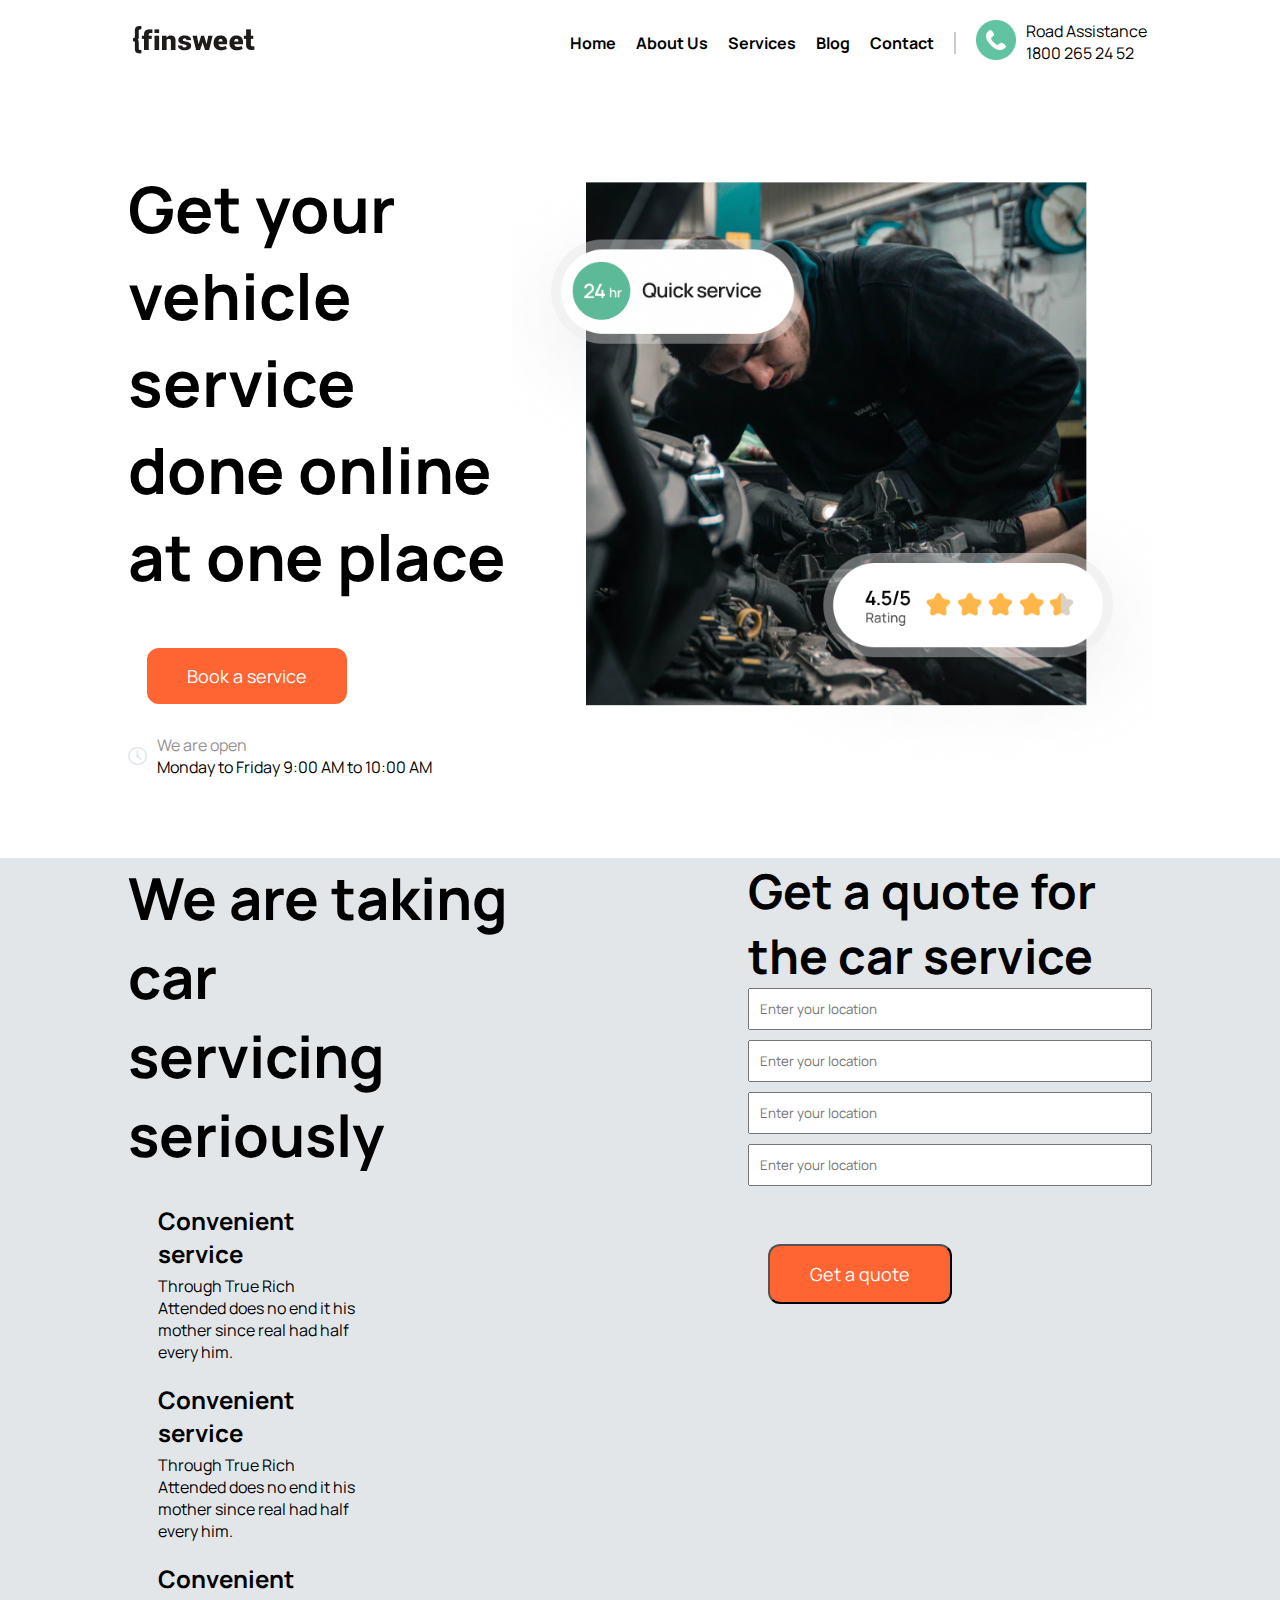
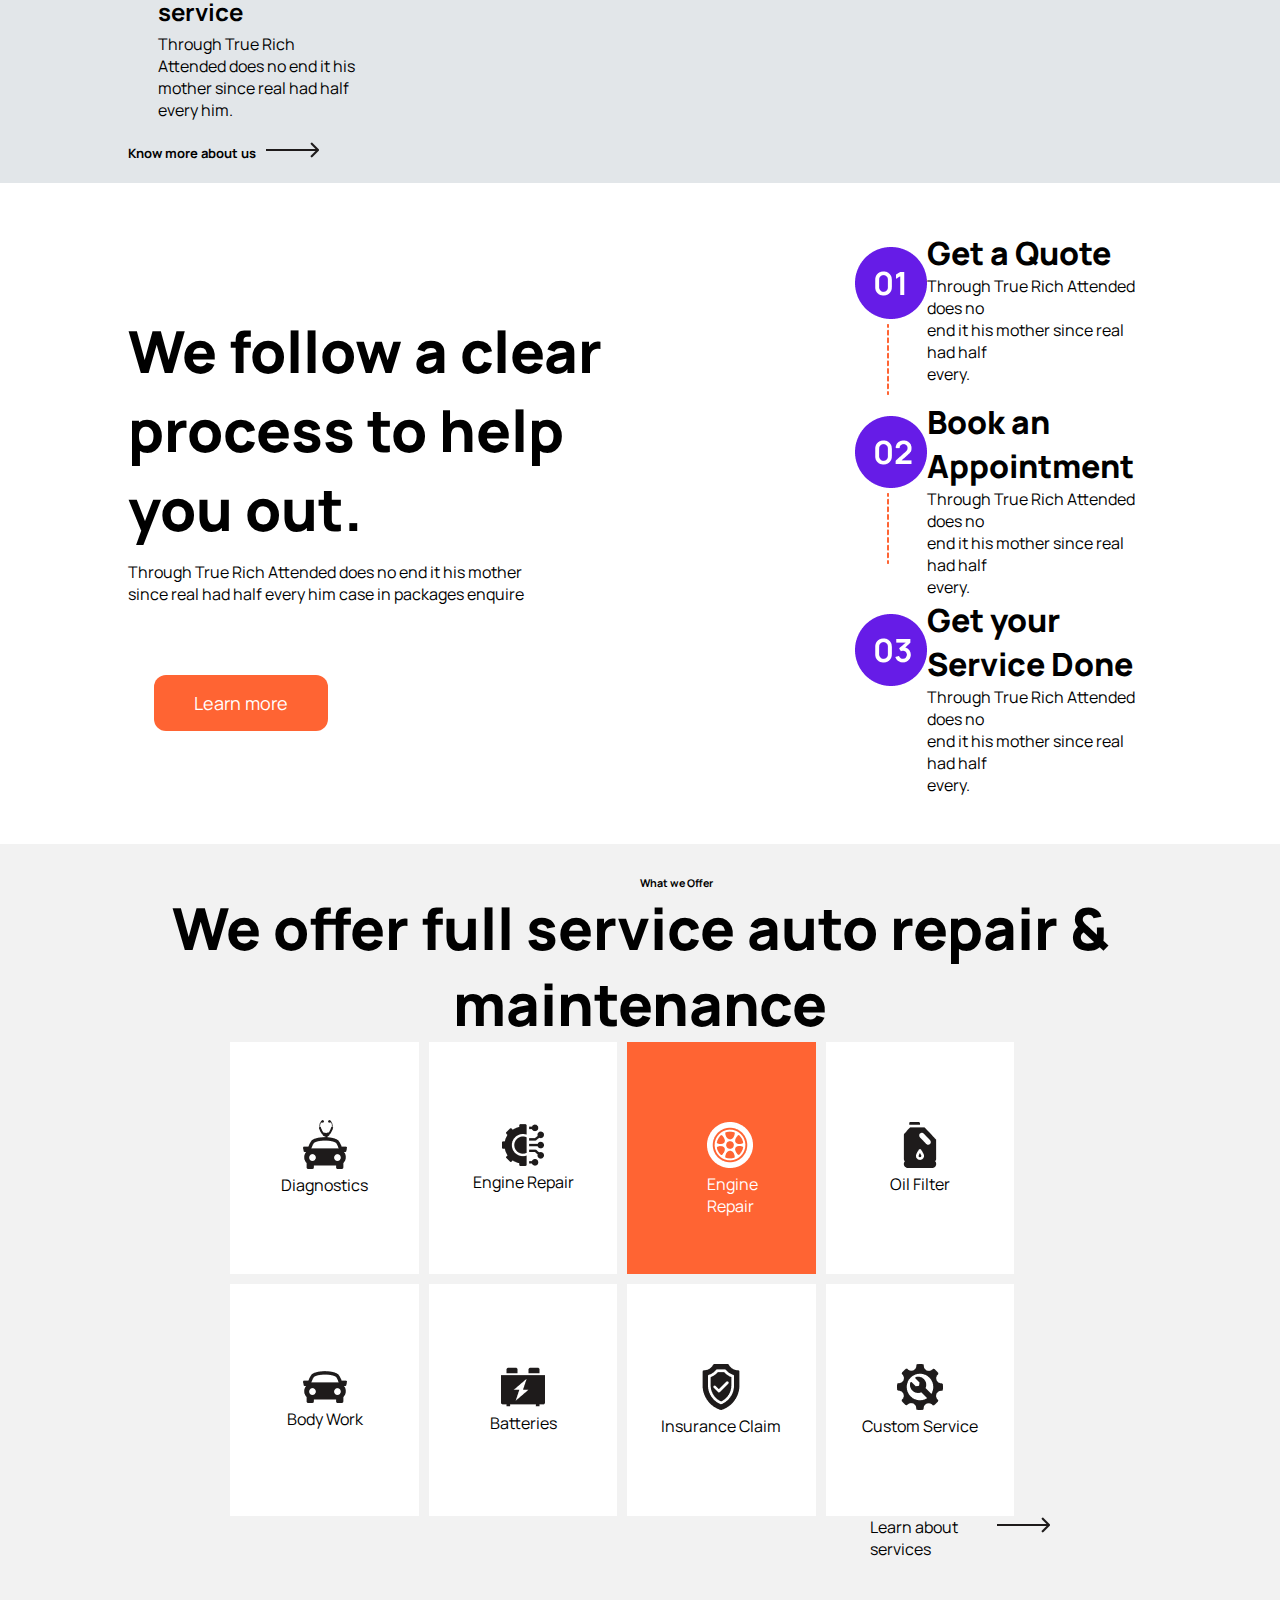
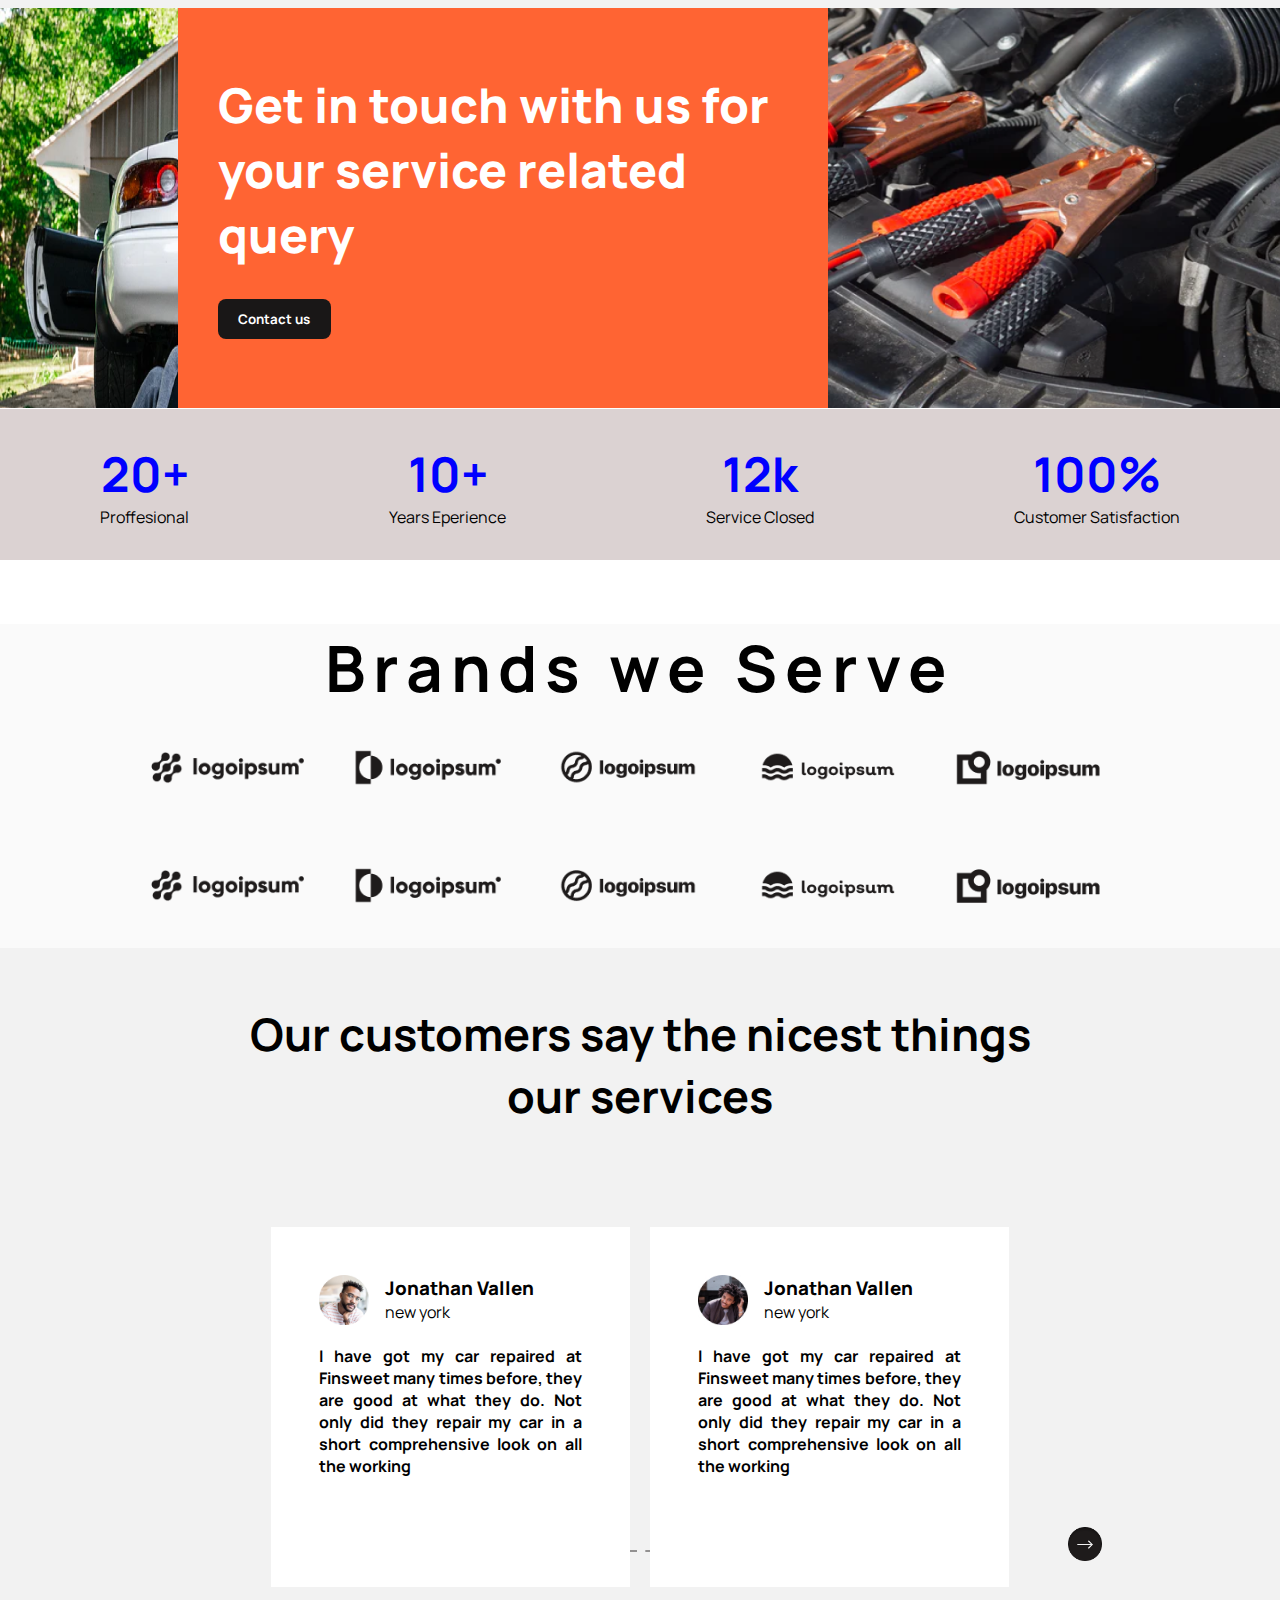
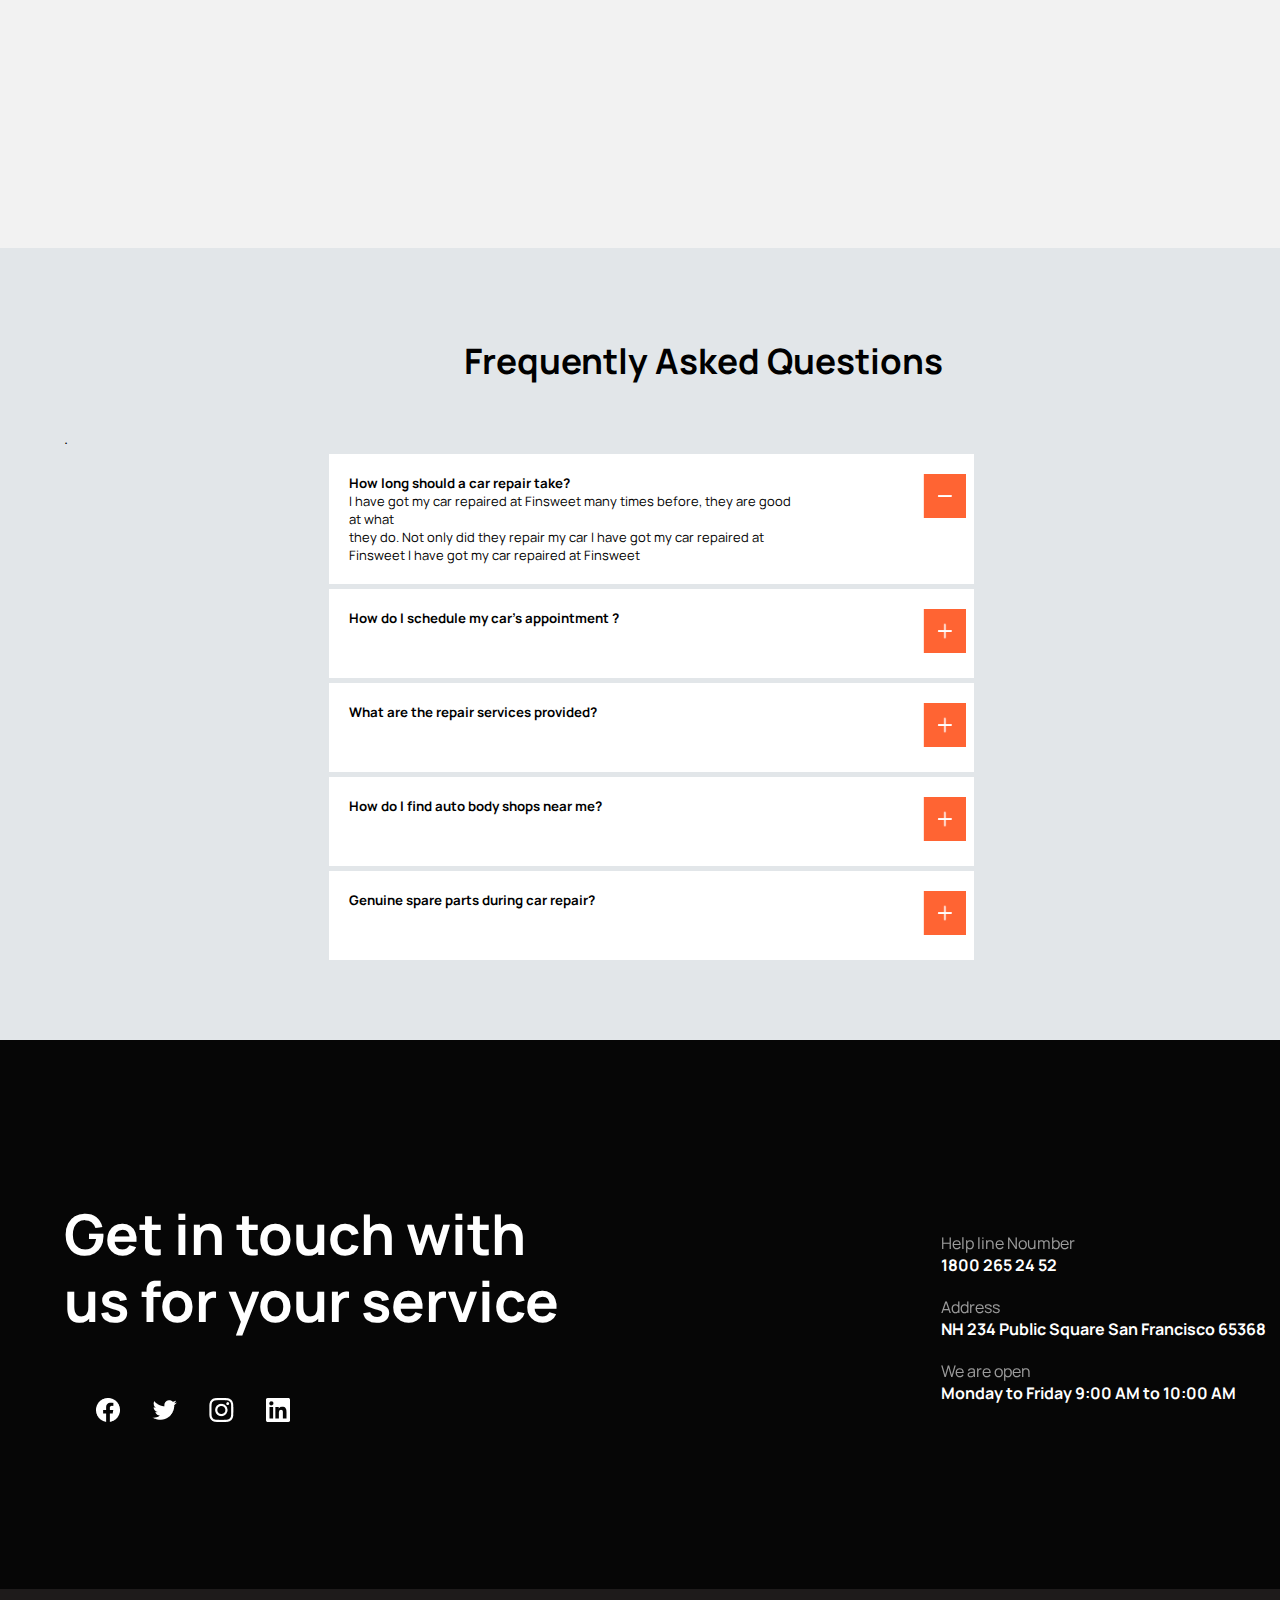
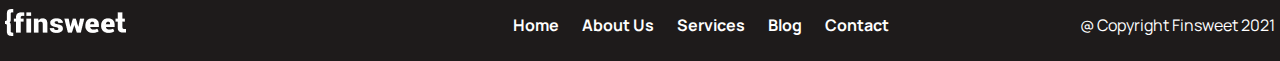
==== commit 63d90221: "Home page" ====
--- a/index.html
+++ b/index.html
@@ -17,15 +17,16 @@
                     </div>
                     <div class="right-section">
                         <div class="navigation">
-                            <ul>
+                            <ul  id="listItems">
                                 <li><a href="#"><strong>Home</strong></a></li>
                                 <li><a href="index1.html"><strong>About Us</strong></a></li>
                                 <li><a href="#"><strong>Services</strong></a></li>
                                 <li><a href="#"><strong>Blog</strong></a></li>
-                                <li><a href="#"><strong>Contact</strong></a></li>
-                                <i id="hambuger" class="fa-solid fa-bars"></i>
-                                
+                                <li><a href="#"><strong>Contact</strong></a></li>                                
                             </ul>
+
+                            <i id="hambuger" class="fa-solid fa-bars"></i>
+                            <i id="close" class="fa-solid fa-x"></i>
                         </div>
                         <div class="road-assistance">
                             <div class="icon">
@@ -148,7 +149,7 @@
             <div class="page-container">
                 <div id="proces">
                     <div class="clear-text">
-                        <h1><strong>We follow a clear <br>
+                        <h1><strong>We follow a clear
                             process to help you
                             out.</strong></h1><br>
                             <p>Through True Rich Attended does no end it his mother <br> 
@@ -524,6 +525,6 @@
     
  </footer>
 
- <script src="index.js"></script>
+ <script src="ex.js"></script>
 </body>
 </html>--- a/css/style.css
+++ b/css/style.css
@@ -5,7 +5,7 @@
     box-sizing: border-box;
     font-family: 'Manrope';
 }
-.navigation ul i{
+.navigation i{
     display: none;
 }
 .page-container{
@@ -235,7 +235,7 @@
 
 #offers{
     width: 100%;
-        padding: 6rem 0  3rem 0px ;
+        padding: 2rem 0  3rem 0px ;
         background-color: #F2F2F2;
       
 }
@@ -685,22 +685,18 @@
     color:#fff;
    
 }
-@media (max-width: 425px){
-    header {
-        width: 100%;
-        flex-direction: column;
-        text-align: center;
-    }
-   
+@media (max-width: 480px) {
+       
     .page-container{
-        width: 358px;
+        width: 80%;
     }
     .main-header{
         flex-direction: column;
         align-items: flex-start;
     }
     .logo img{
-        width: 5rem;
+        margin-left: 0%;
+       
     }
     .right-section{
         flex-direction: column;
@@ -713,25 +709,29 @@
         flex-direction: column;
 
     }
-    .navigation ul i{
-        display: block;
+    #hambuger{
+        display: flex;
         position: absolute;
-        right: 0;
-    }
-    .right-section ul li{
+        right: 2rem;
+        top: 27px;
+       color: #8fc52a;
+    }
+
+    #close{
         display: none;
-        margin: 10px;
-    }
+        position: absolute;
+        right: 2rem;
+    }
+
+    #listItems{
+        display: none;
+    }
+
     .road-assistance{
-        padding-left: 0px;
-    }
-    .road-assistance .icon{
-        margin-right: 5px;
-        font-size: 10px;
-    }
-    .road-assistance .icon img{
-        width: 20px;
-    }
+        display: none
+    }
+
+   
     .text-section{
         margin-right: 2rem;
     }
@@ -745,52 +745,89 @@
         margin-left: 0%;
         width: 100px;
         padding: 10px 14px;
-       
+       margin-top: 1rem;
+    }
+    .text-section .image-box{
+        width: 7%;
+    }
+    .time-section{
+        margin-top: 20px;
     }
     .light-grey{
         font-size: 10px;
     }
     #introduction-section{
-        width: 358px;
+        width: 100%;
+    }
+    .flex{
+        flex-direction: column;
     }
     #introduction-section .text-section{
-        width: 179px;
+        width: 100%;
     }
     
     #introduction-section .image-section{
-        height: 22rem;
-        width: 179px;
+        height: 25rem;
+        width: 100%;
+        min-height: 0px;
     }
     .time-text{
         font-size: 15px;
     }
+    #quote-section .left-section, #quote-section .right-form-section{
+        width: 80%;
+        margin: auto;
+    }
     #quote-section .left-section h2 {
         font-size: 20px;
+        text-transform: uppercase;
+        margin-bottom: 0px;
+    }
+    #quote-section .left-section .image-box{
+        display: none;
     }
     #quote-section u{
         font-size: 10px;
     }
     #quote-section .right-form-section h3{
+        font-size: 25px;
+        margin-bottom: 1rem;
+    }
+    #quote-section .right-form-section input{
+        width: 300px;
+        padding: 5px;
+    }
+    #quote-section .left-section .text-box{
+        width: 100%;
+        margin: 5px;
+    }
+    #quote-section .left-section .text-box a{
         font-size: 20px;
-        margin-bottom: 5rem;
-    }
-    #quote-section .right-form-section input{
-        width: 140px;
-    }
-    #quote-section .left-section .text-box a{
-        font-size: 10px;
         color: #2729b7;
     }
     #quote-section .left-section .text-box #arrow{
-        width: 30px;
+        width: 60px;
+        height: 10px;
+    }
+    #proces{
+        flex-direction: column;
+        padding: 3rem 0;
+    }
+    .clear-text{
+        width: 100%;
     }
     #proces .clear-text h1{
         font-size: 20px;
-        width: 50px;
+        width: 70px;
         margin-top: 0px;
+        line-height: 19px;
+        height: 110px;
     }
     #proces .appointment{
         font-size: 10px;
+        width: 100%;
+        margin: 0;
+        margin-top: 2rem;
     }
     .appointment .one-get-quote .imsge-one{
         margin-top: 1px;
@@ -827,36 +864,43 @@
         display: none;
     }
     #tools{
-        height: 300px;
+        height: 600px;
+        width: 100%;
     }
     .image-offer{
         margin-left: 10px;
     }
     .car-image img {
-        width: 11rem;
-        height: 300px;
+        width: 100%;
+        height: 200px;
     }
     .tools-container{
         width: 358px;
     }
     .tools-container .tools-text{
-        width: 119.3px;
-        height: 300px;
-        left: 22%;
+        width: 100%;
+        height: 200px;
+        left: 0%;
+        position: absolute;
+        top: 190px;
     }
     .tools-text h1{
-        font-size: 10px;
+        font-size: 20px;
+    }
+    .tools-container{
+        width: 100%;
+        flex-direction: column;
     }
     .tools-container .tools-text input[type="button"]{
-        padding: 0rem;
+       
         margin-top: 2rem;
         margin-right: 8rem;
         border-radius: 3px;
         font-size: 12px;
     }
     .tool-car img{
-        width: 11.4rem;
-        height: 300px;
+        width: 100%;
+        height: 400px;
        
     }
     .nubmers p{
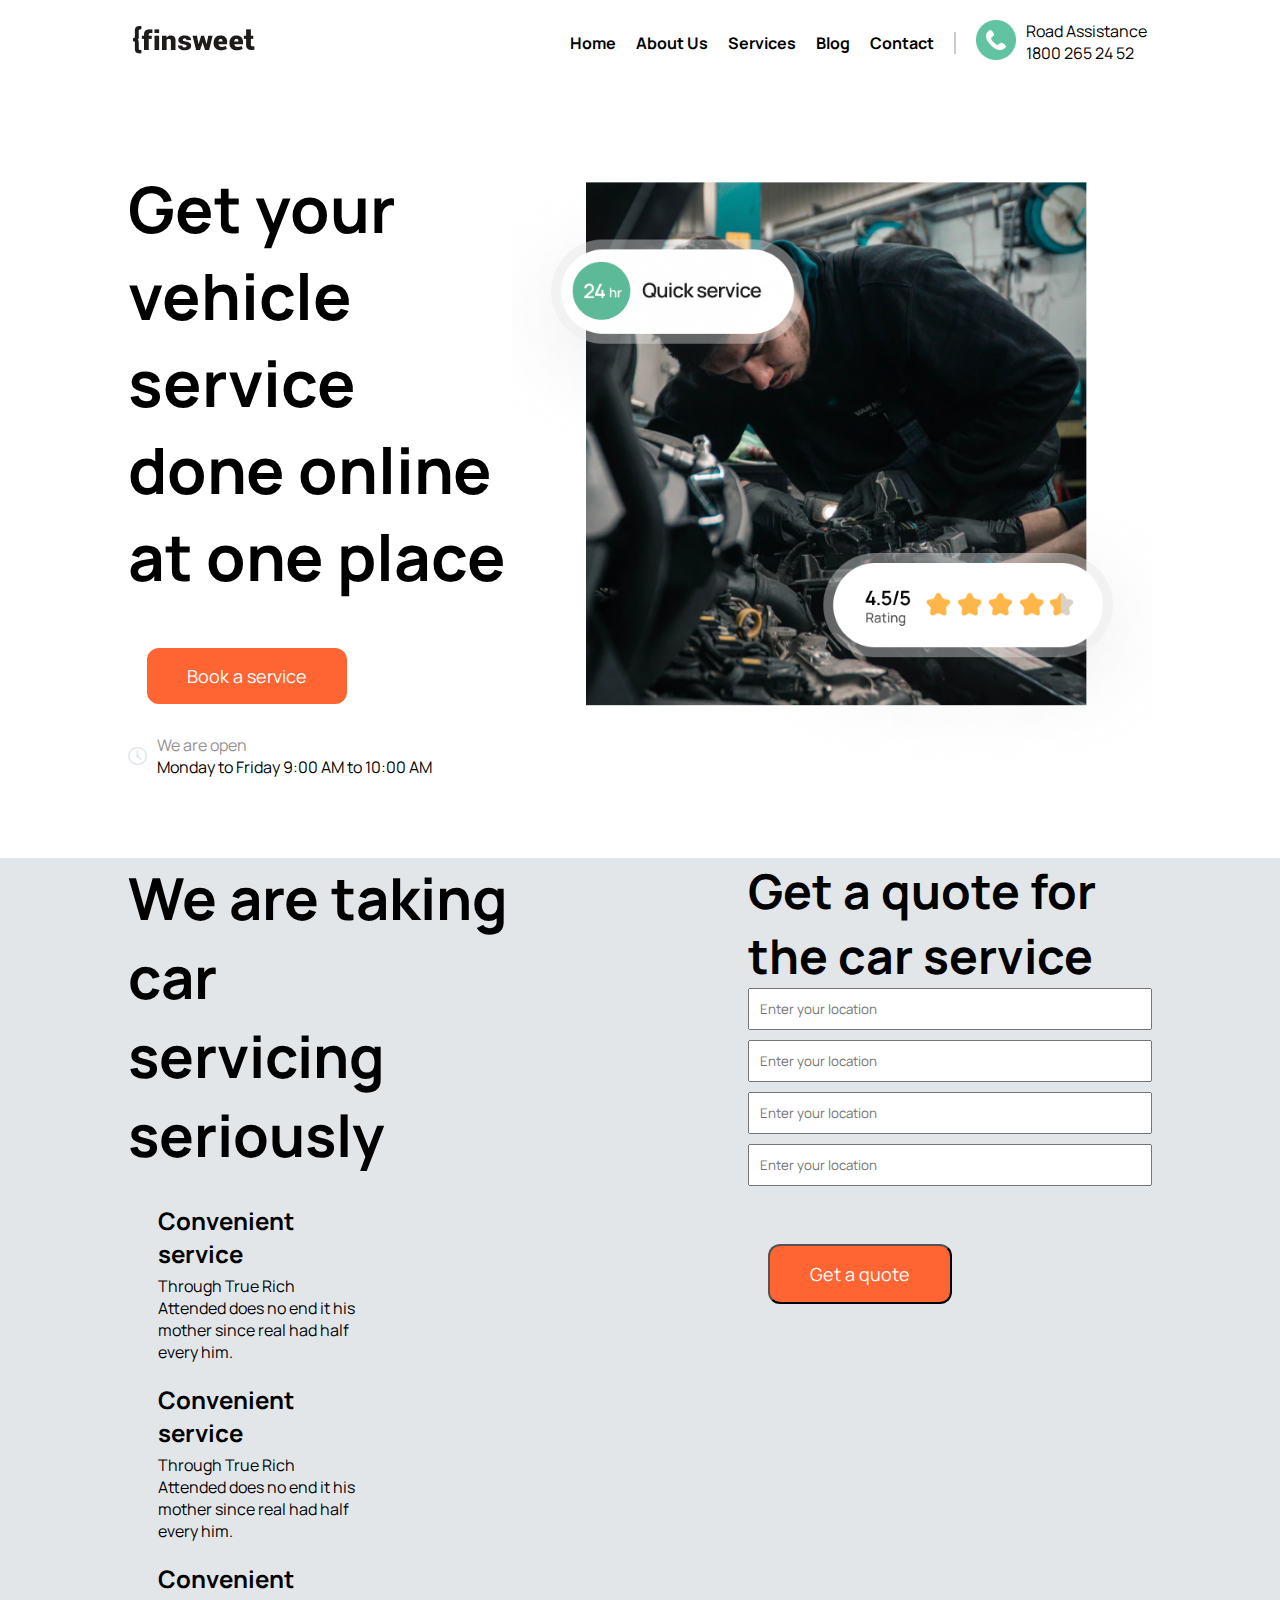
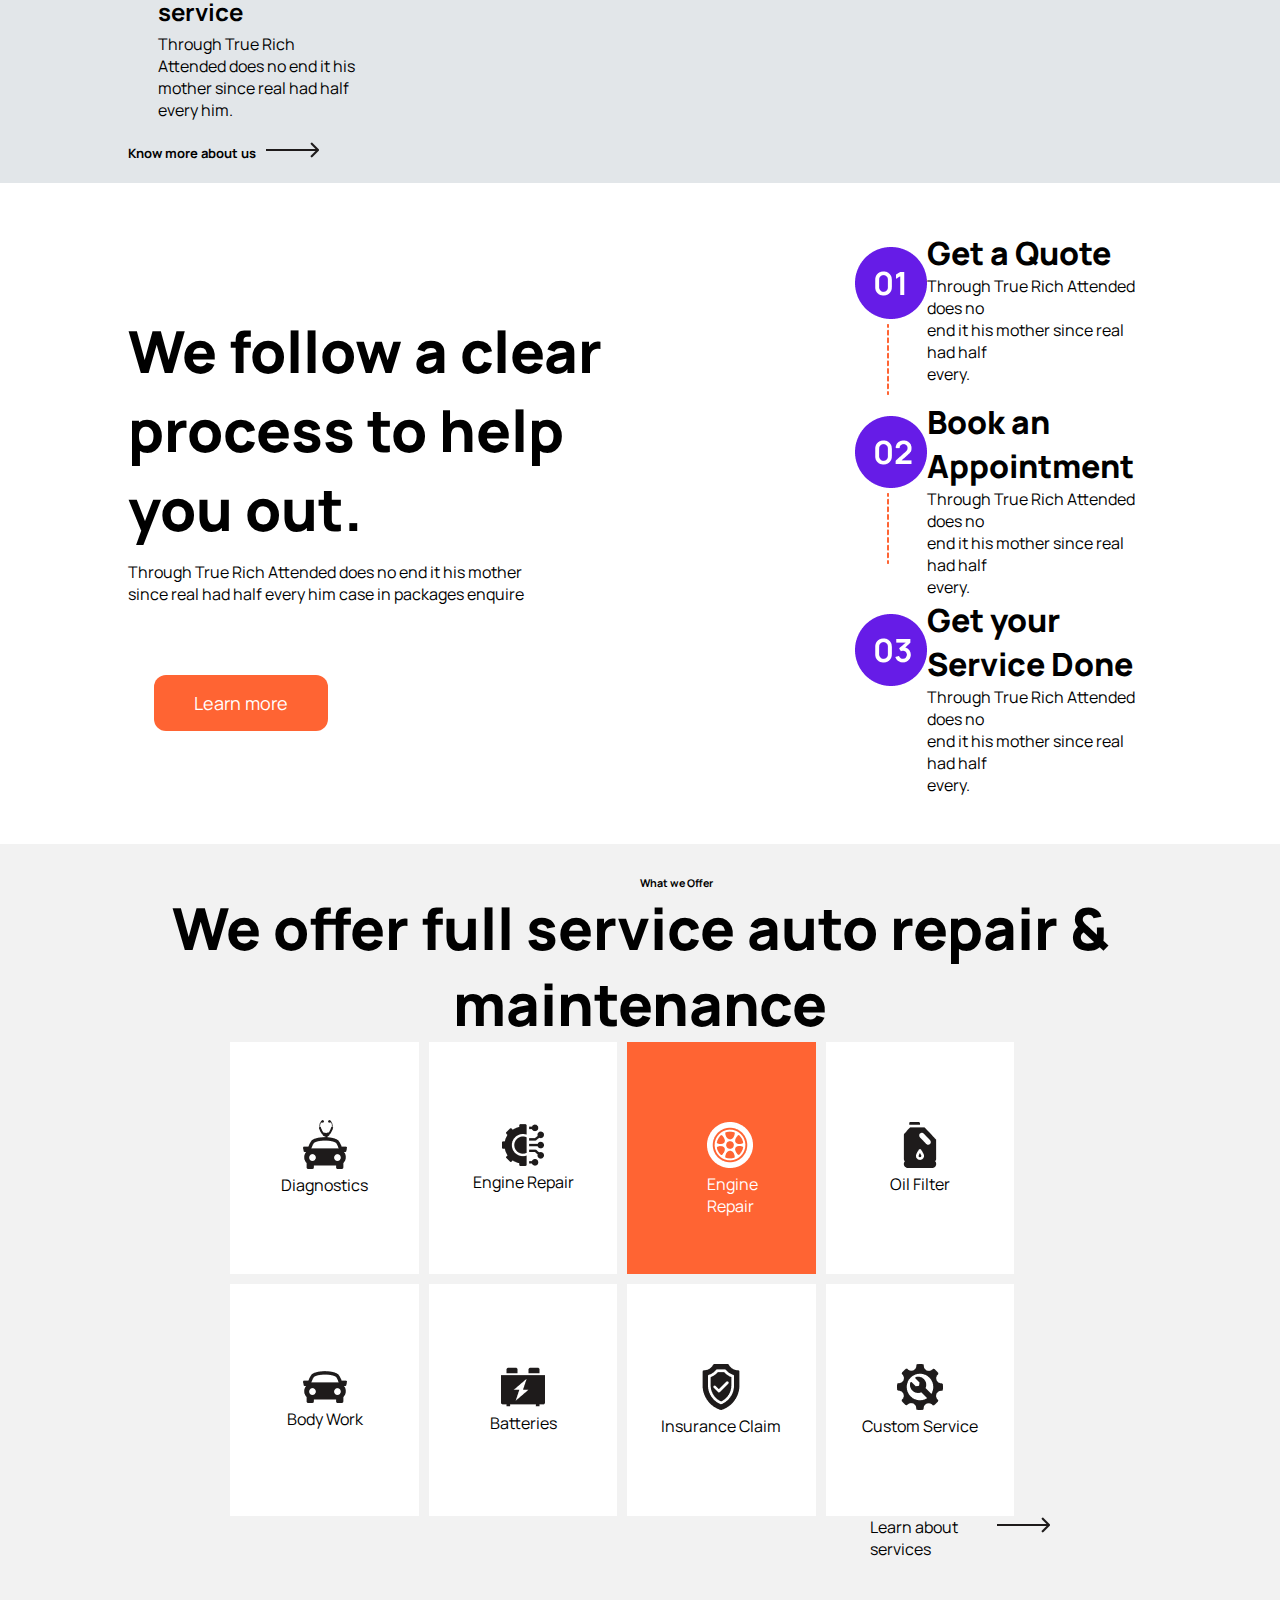
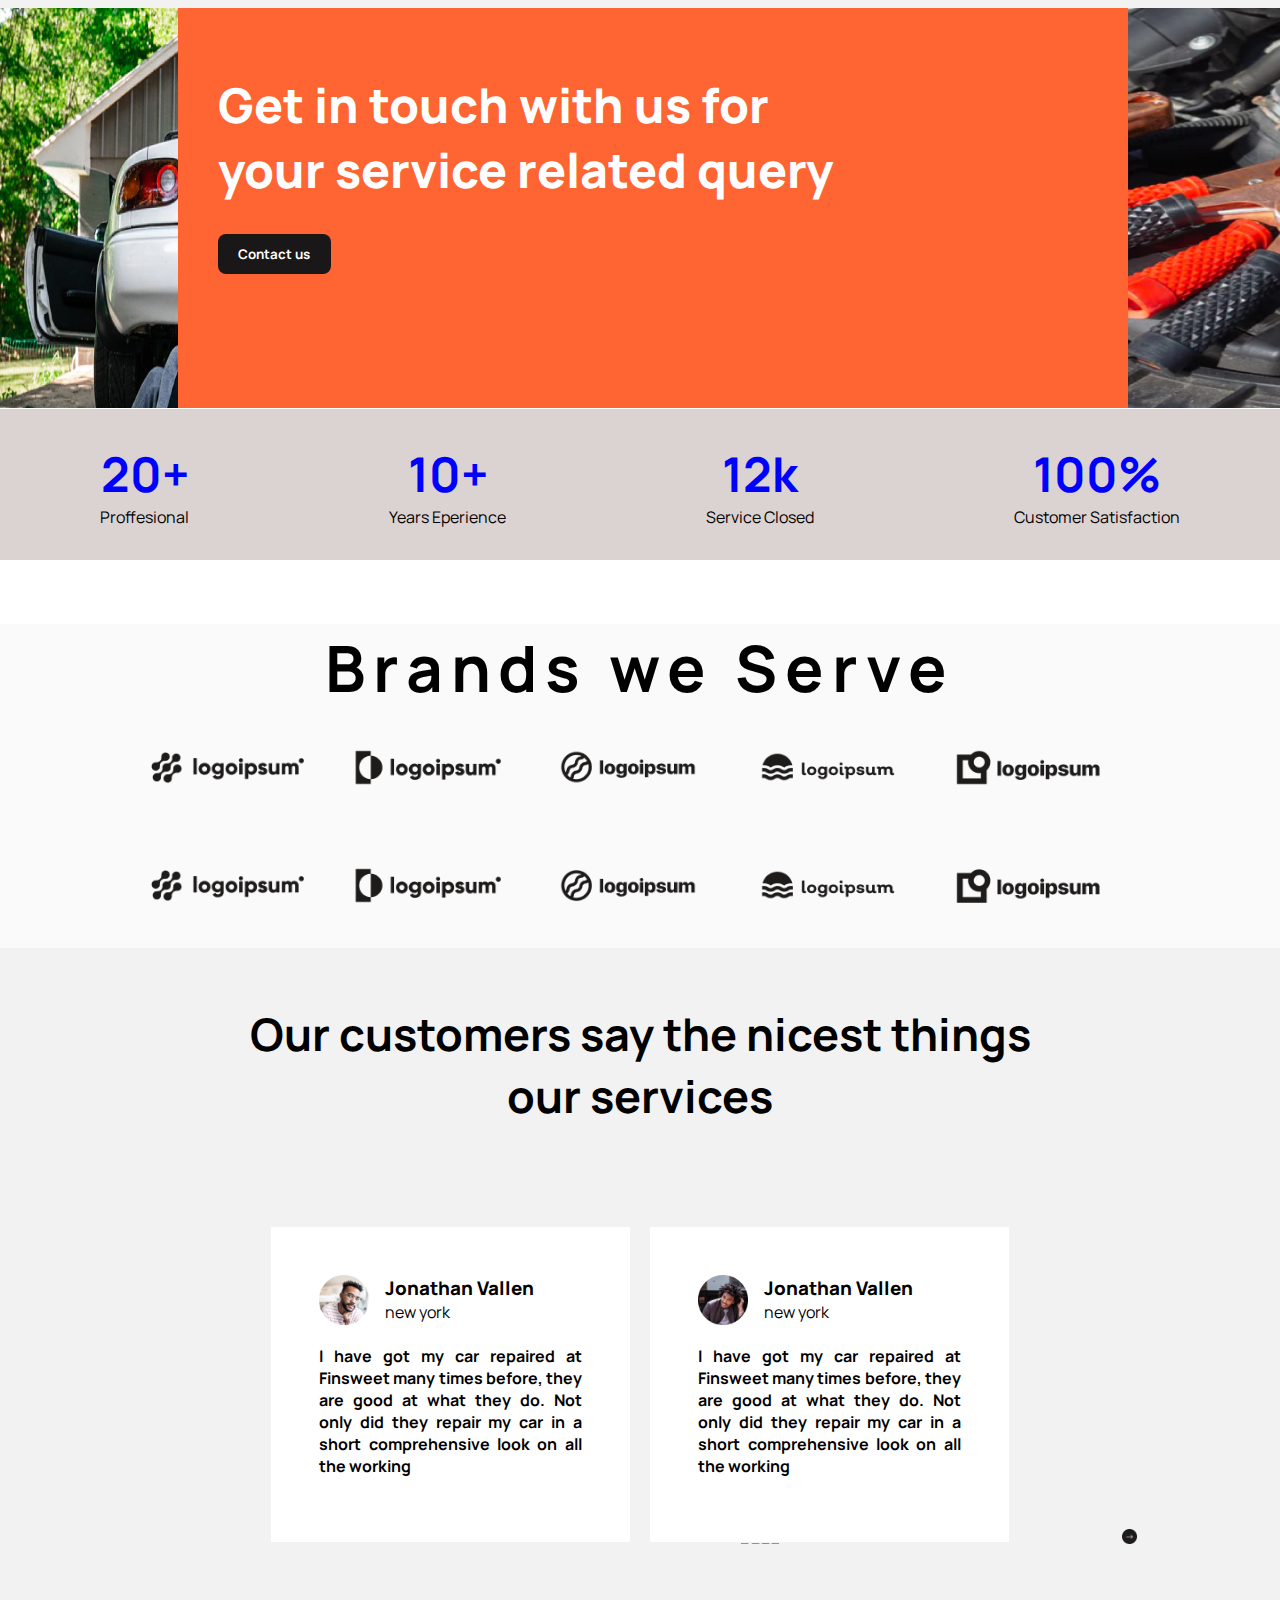
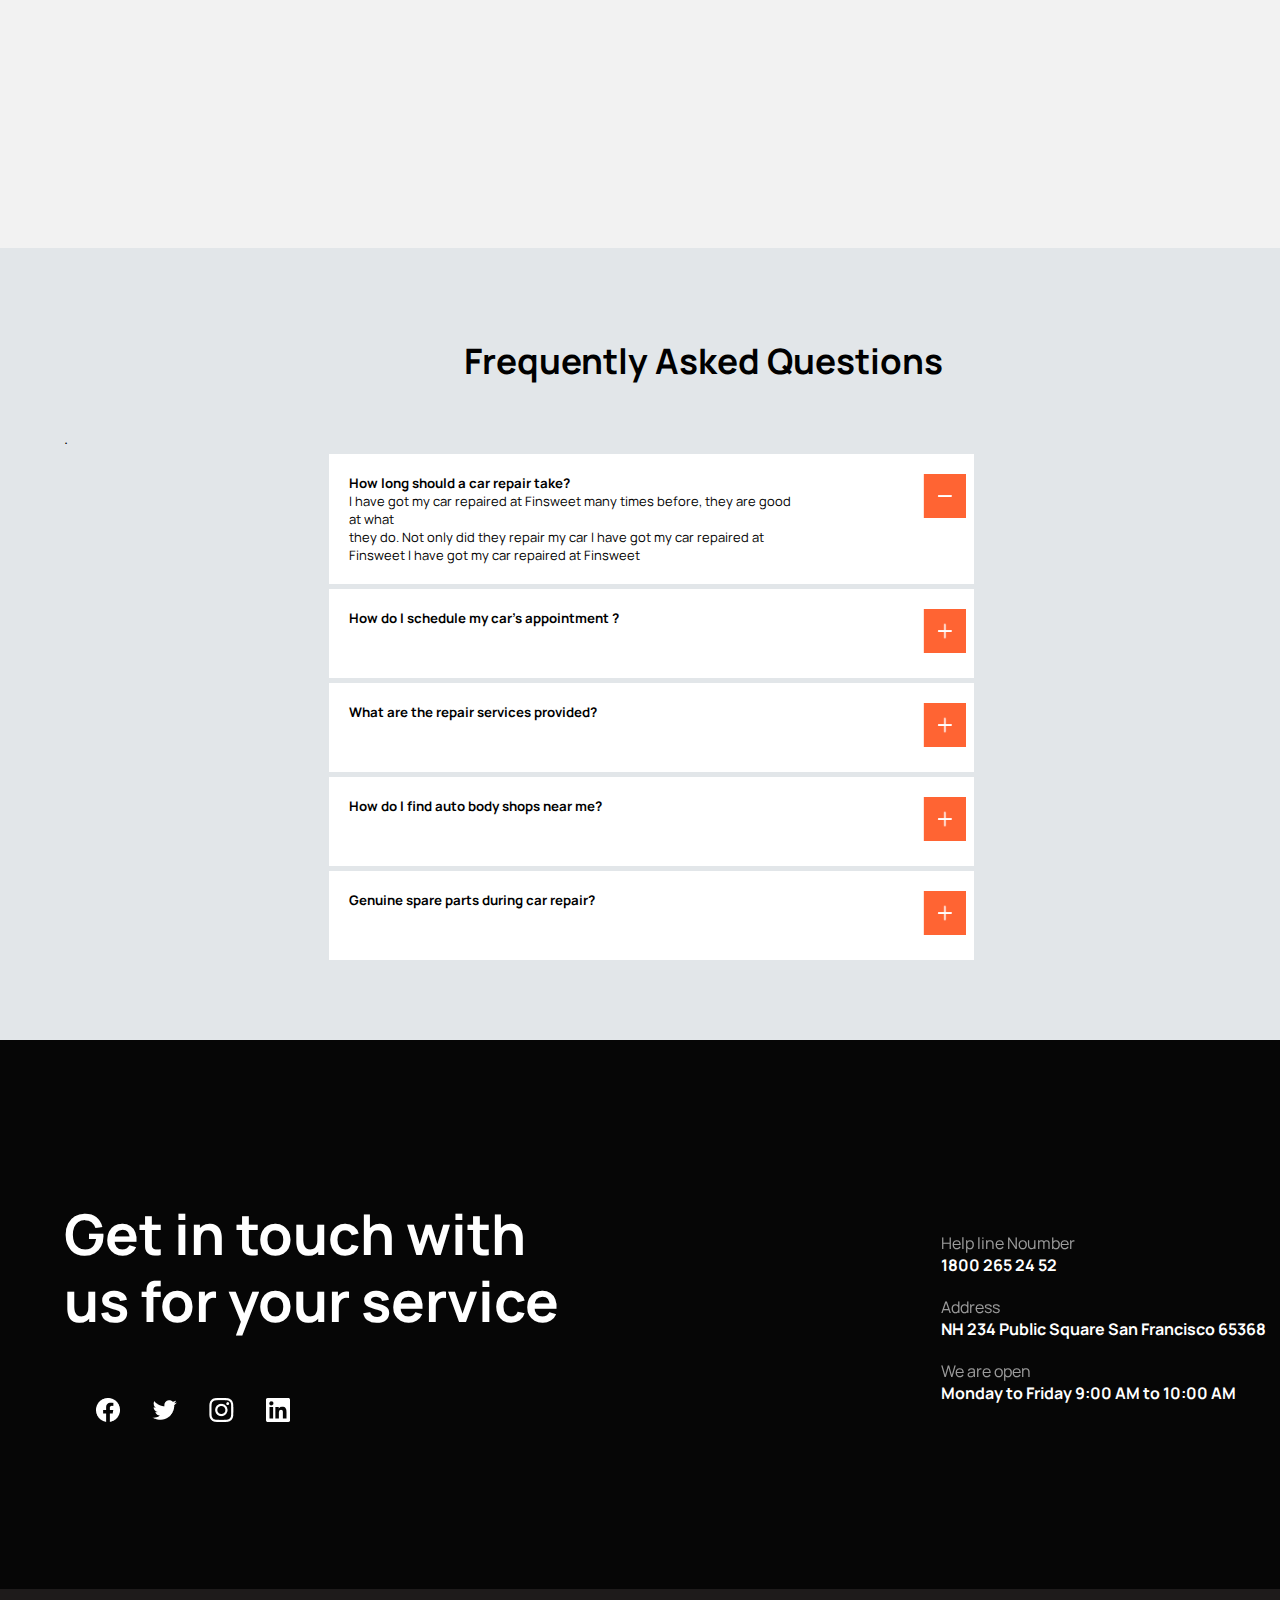
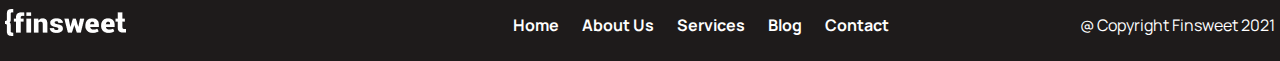
==== commit 89cdea47: "HOME page with correction media" ====
--- a/index.html
+++ b/index.html
@@ -19,8 +19,8 @@
                         <div class="navigation">
                             <ul  id="listItems">
                                 <li><a href="#"><strong>Home</strong></a></li>
-                                <li><a href="index1.html"><strong>About Us</strong></a></li>
-                                <li><a href="#"><strong>Services</strong></a></li>
+                                <li><a href="about.html"><strong>About Us</strong></a></li>
+                                <li><a href="index1.html"><strong>Services</strong></a></li>
                                 <li><a href="#"><strong>Blog</strong></a></li>
                                 <li><a href="#"><strong>Contact</strong></a></li>                                
                             </ul>
@@ -149,7 +149,7 @@
             <div class="page-container">
                 <div id="proces">
                     <div class="clear-text">
-                        <h1><strong>We follow a clear
+                        <h1><strong>We follow a clear 
                             process to help you
                             out.</strong></h1><br>
                             <p>Through True Rich Attended does no end it his mother <br> 
@@ -207,7 +207,7 @@
                 <div class="image-offer">
                     <div class="log-one">
                     <div class="">
-                    <img src="img/Icon-one.png" alt="icon one">
+                    <img  src="img/Icon-one.png" alt="icon one">
                     <p>Diagnostics </p>
                     </div>
                     </div>
@@ -380,7 +380,7 @@
                 <div class="comment-three">
                     <div class="line">
                         <img src="img/Lines.png" alt="" width="80%">
-                    </div>
+                    </div> 
                     <div class="comment-three-left">
                         <img src="img/Left.png" alt="" width="30%">
                         <img src="img/Right.png" alt="" width="30%">
--- a/css/style.css
+++ b/css/style.css
@@ -362,13 +362,13 @@
     height: 400px;
 }
 .tool-car img{
-    width: 866px;
+    width: 1200px;
    
     height:400px;
 }
 
 .tools-container .tools-text {
-    width: 650px;
+    width: 950px;
     height:400px;
     background-color: #FF6433;
     left: 13%;
@@ -465,7 +465,7 @@
 
 .comment {
     width: 35%;
-    height: 40vh;
+    height: 35vh;
     background-color: #fff;
     position: absolute;
     top: 100px;
@@ -474,7 +474,7 @@
 
 .comment-two {
     width: 35%;
-    height: 40vh;
+    height: 35vh;
     background-color: #fff;
     position: absolute;
     top: 100px;
@@ -509,7 +509,7 @@
 justify-content: space-between;
 align-items: center;
 margin-top: 25rem;
-margin-left: 30rem;
+margin-left: 38rem;
 }
 
 .comment-three .line {
@@ -519,7 +519,7 @@
 
 .comment-three .comment-three-left {
    width: 50%;
-   margin-left: 19rem;
+   margin-left: 20rem;
 }
 
 #qestions{
@@ -685,7 +685,8 @@
     color:#fff;
    
 }
-@media (max-width: 480px) {
+/* media query for phone layer out */
+@media (max-width: 576px) {
        
     .page-container{
         width: 80%;
@@ -781,7 +782,8 @@
     #quote-section .left-section h2 {
         font-size: 20px;
         text-transform: uppercase;
-        margin-bottom: 0px;
+        margin-top: 10px;
+        margin-left: 30px;
     }
     #quote-section .left-section .image-box{
         display: none;
@@ -820,29 +822,36 @@
         font-size: 20px;
         width: 70px;
         margin-top: 0px;
-        line-height: 19px;
-        height: 110px;
+        line-height: 27px;
+        height: 60px;
     }
     #proces .appointment{
-        font-size: 10px;
+        font-size: 17px; 
         width: 100%;
         margin: 0;
         margin-top: 2rem;
     }
+    .text-one{
+        font-size: 20px;
+        margin-left: 10px;
+    }
+    .text-one p{
+        font-size: 15px;
+    }
     .appointment .one-get-quote .imsge-one{
-        margin-top: 1px;
+        margin-top: 10px;
     }
     .imsge-one img{
         height: 40px;
-        width: 40px;
+        width: 30px;
     }
     .appointment .one-get-quote .imsge-one .line img{
-        height: 40px;
+        height: 3rem;
         width: 2px;
         margin-left: 1rem;
     }
     .texte-header h6{
-        padding-left: 6rem;
+        padding-left: 10rem;
     }
     .texte-header h3{
         font-size: 20px;
@@ -864,11 +873,12 @@
         display: none;
     }
     #tools{
-        height: 600px;
+        height: 800px;
         width: 100%;
     }
     .image-offer{
         margin-left: 10px;
+        gap: 15px;
     }
     .car-image img {
         width: 100%;
@@ -876,6 +886,7 @@
     }
     .tools-container{
         width: 358px;
+        
     }
     .tools-container .tools-text{
         width: 100%;
@@ -919,7 +930,7 @@
         margin-top: 1rem;
     }
     .logo-1 img{
-        width: 100px;
+        width: 8rem;
         margin-left: 10px;
     }
     #brands .logo-brands{
@@ -933,7 +944,7 @@
     }
     .comment{
         width: 55%;
-        height: 26vh;
+        height: 20vh;
         font-size: 10px;
         margin: 1rem;
         margin-left: 1px;
@@ -941,7 +952,7 @@
     }
     .comment-two{
         width: 55%;
-        height: 26vh;
+        height: 20vh;
         font-size: 10px;
         margin: 1rem;
         margin-left: 1px;
@@ -1006,4 +1017,135 @@
         margin-right: 7px;
     }
 
+}
+/* media querry for tablet */
+@media(max-width: 1030px){
+    main{
+        width: 100%;
+    }
+    .road-assistance{
+        display: none;
+    }
+    .right-section .navigation{
+        border: none;
+    }
+    .page-container{
+        width: 95%;
+    }
+    .learn{
+        position: absolute;
+        left: 60%;
+    }
+    .arrow img{
+        height: 10px;
+        position: absolute;
+        left: 80%;
+        top: 307.6%;
+        width: 50px;
+    }
+    .orange-btn{
+        margin-left: 0px;
+        border: none;
+    }
+    .appointment .one-get-quote .imsge-one .line img{
+        height: 4rem;
+        width: 2px;
+    }
+    #quote-section .left-section .text-box a{
+        font-size: 15px;
+    }
+    #quote-section .left-section .text-box #arrow{
+        margin-left: 0%;
+    }
+    #proces .clear-text h1{
+        font-size: 30px;
+        width: unset;
+        
+    }
+    #proces .appointment{
+       
+        margin-top: 30px;
+    }
+   
+    .log-one{
+        height: 220px;
+        width: 9rem;
+    }
+    .log-one .box-offer{
+        padding: 3.5rem;
+        height: 220px;
+        width: 9rem;
+    }
+    #tools {
+        height: 1000px;
+        
+        width: 100%;
+    }
+    .tools-container{
+        flex-direction: column;
+        width: 100%;
+    }
+    .tools-container .tools-text{
+        position: unset;
+        width: 40%;
+    }
+    .car-image img {
+        width: 100%;
+        height: 300px;
+    }
+    .tools-container .tools-text{
+        position: initial;
+        left: 0%;
+        width: 100%;
+       
+    }
+.tool-car img{
+        width: 100%;
+        height: 300px;
+       
+    }
+    #touch .right-side-part{
+        padding-right: 0%;
+        padding-top: 9rem;
+        margin-left: 0px;
+    }
+    
+    #brands .logo-brands{
+        padding: 10%;
+    }
+    .comment{
+        height: 32vh;
+    }
+    .comment-two{
+        height: 32vh;
+    }
+    .comment-three .line{
+       width: 50%;
+        padding: 2rem;
+    }
+    .line img{
+        height: 4px;
+        width: 79px;
+    }
+    .comment-three{
+        display: none;
+    }
+    .comment-three .comment-three-left{
+        display: none;
+    }
+    .text-title{
+        line-height: unset;
+        padding-left: 21%;
+    }
+    .about{
+        height: 60vh;
+    }
+    .question-box{
+        width: 95%;
+        margin-left: 1px;
+    }
+    .help{
+        width: 50%;
+    }
+
 }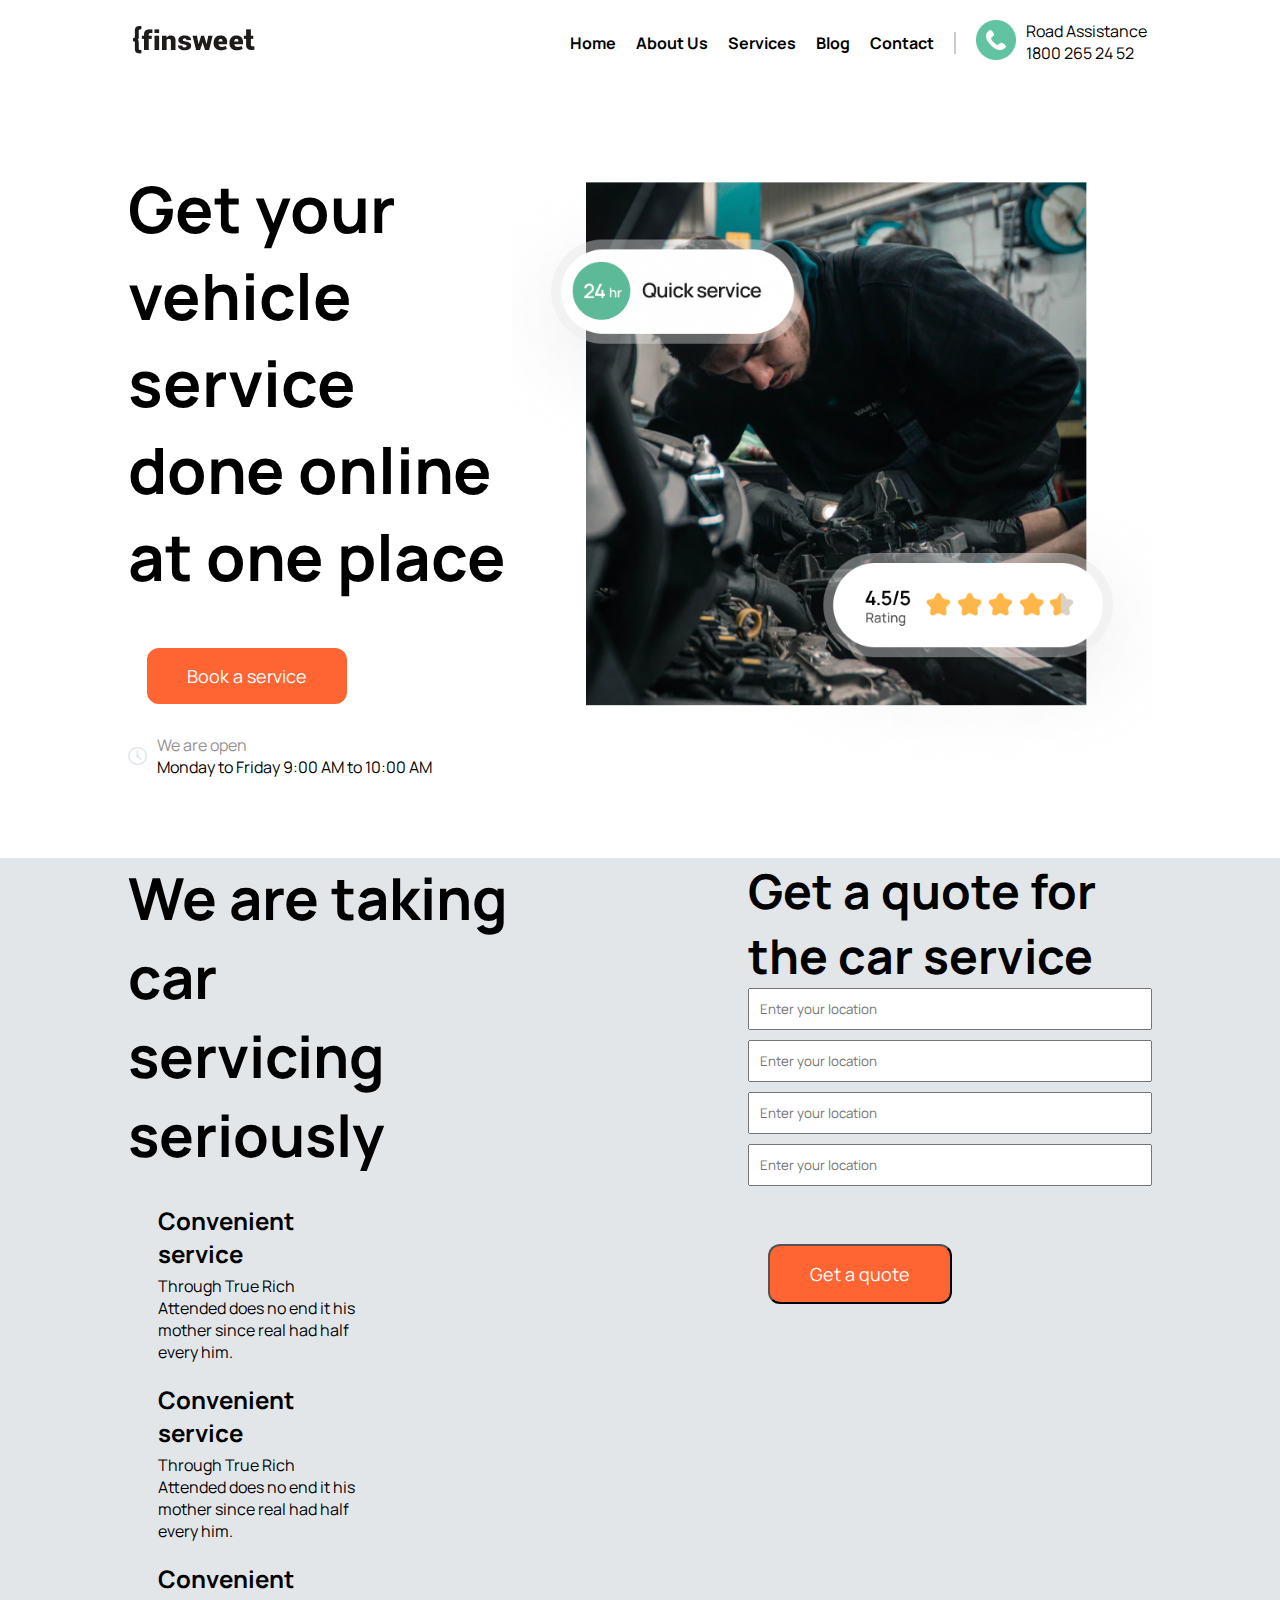
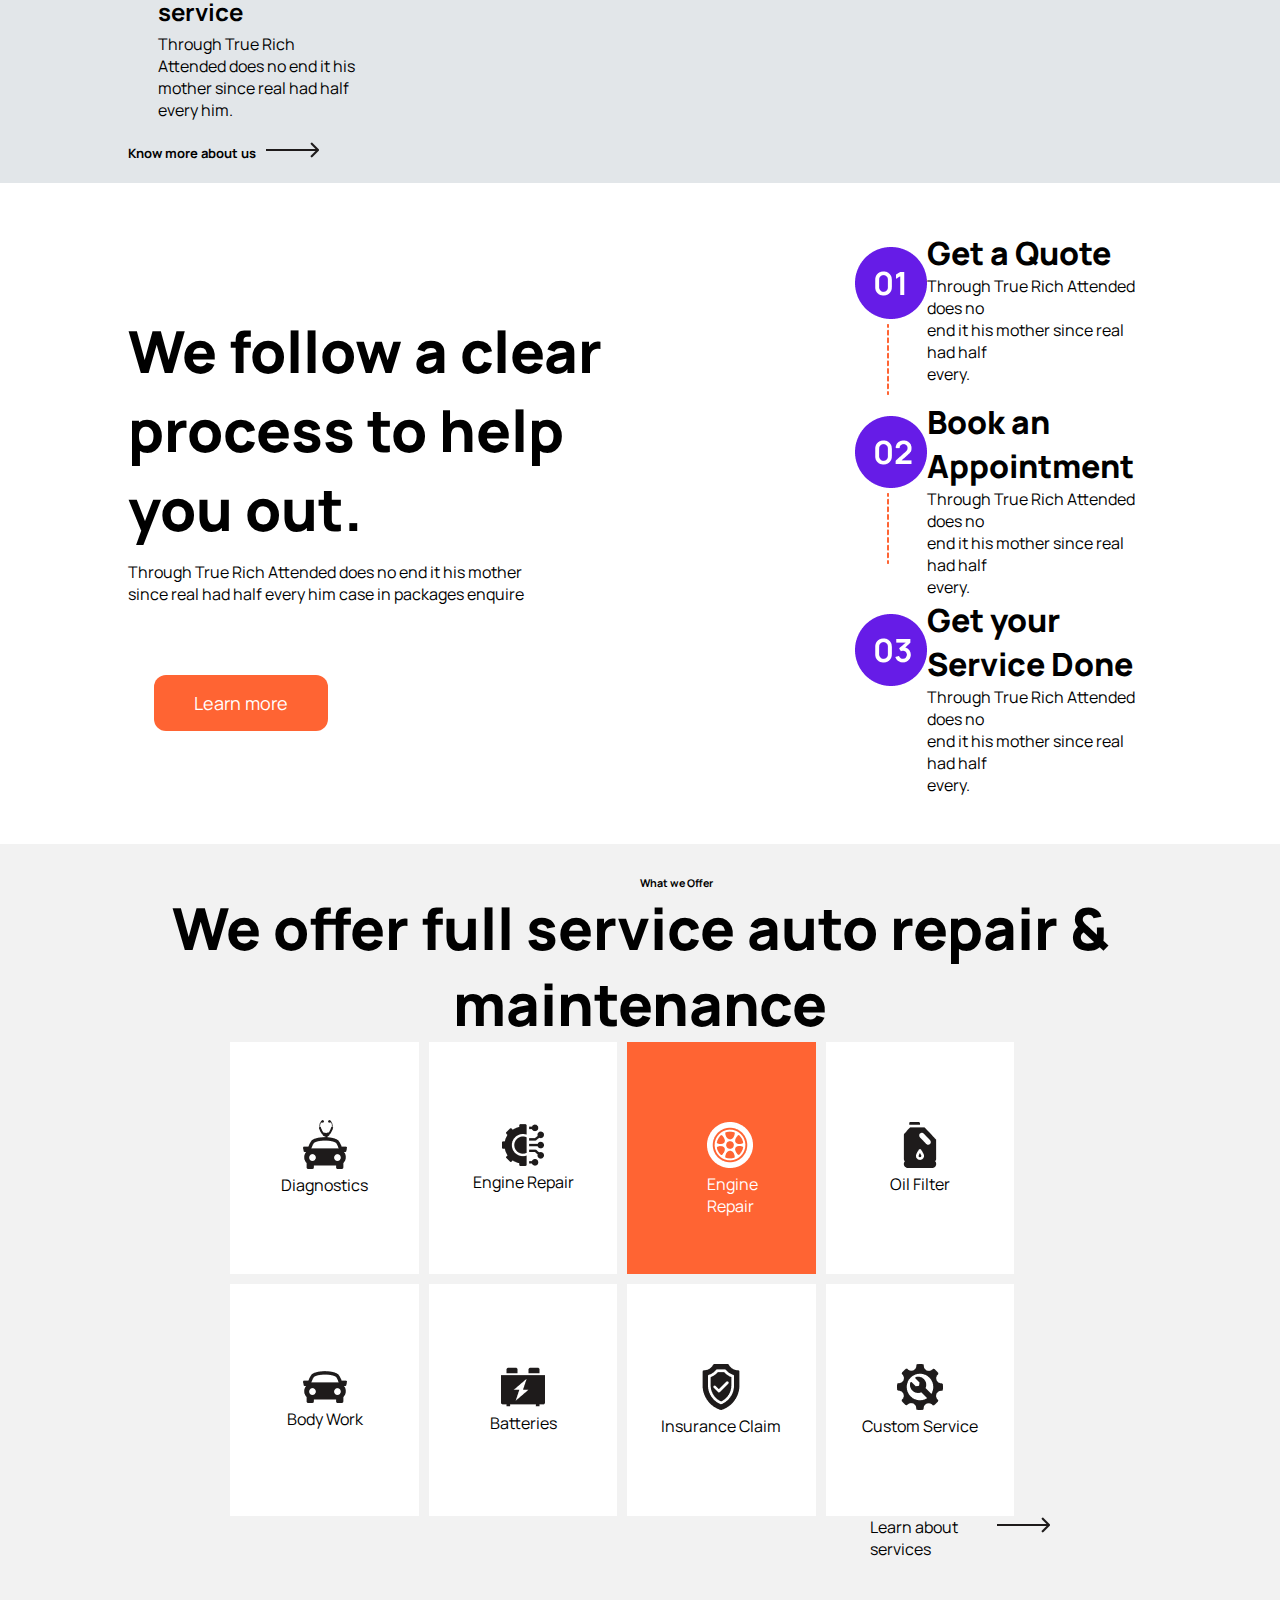
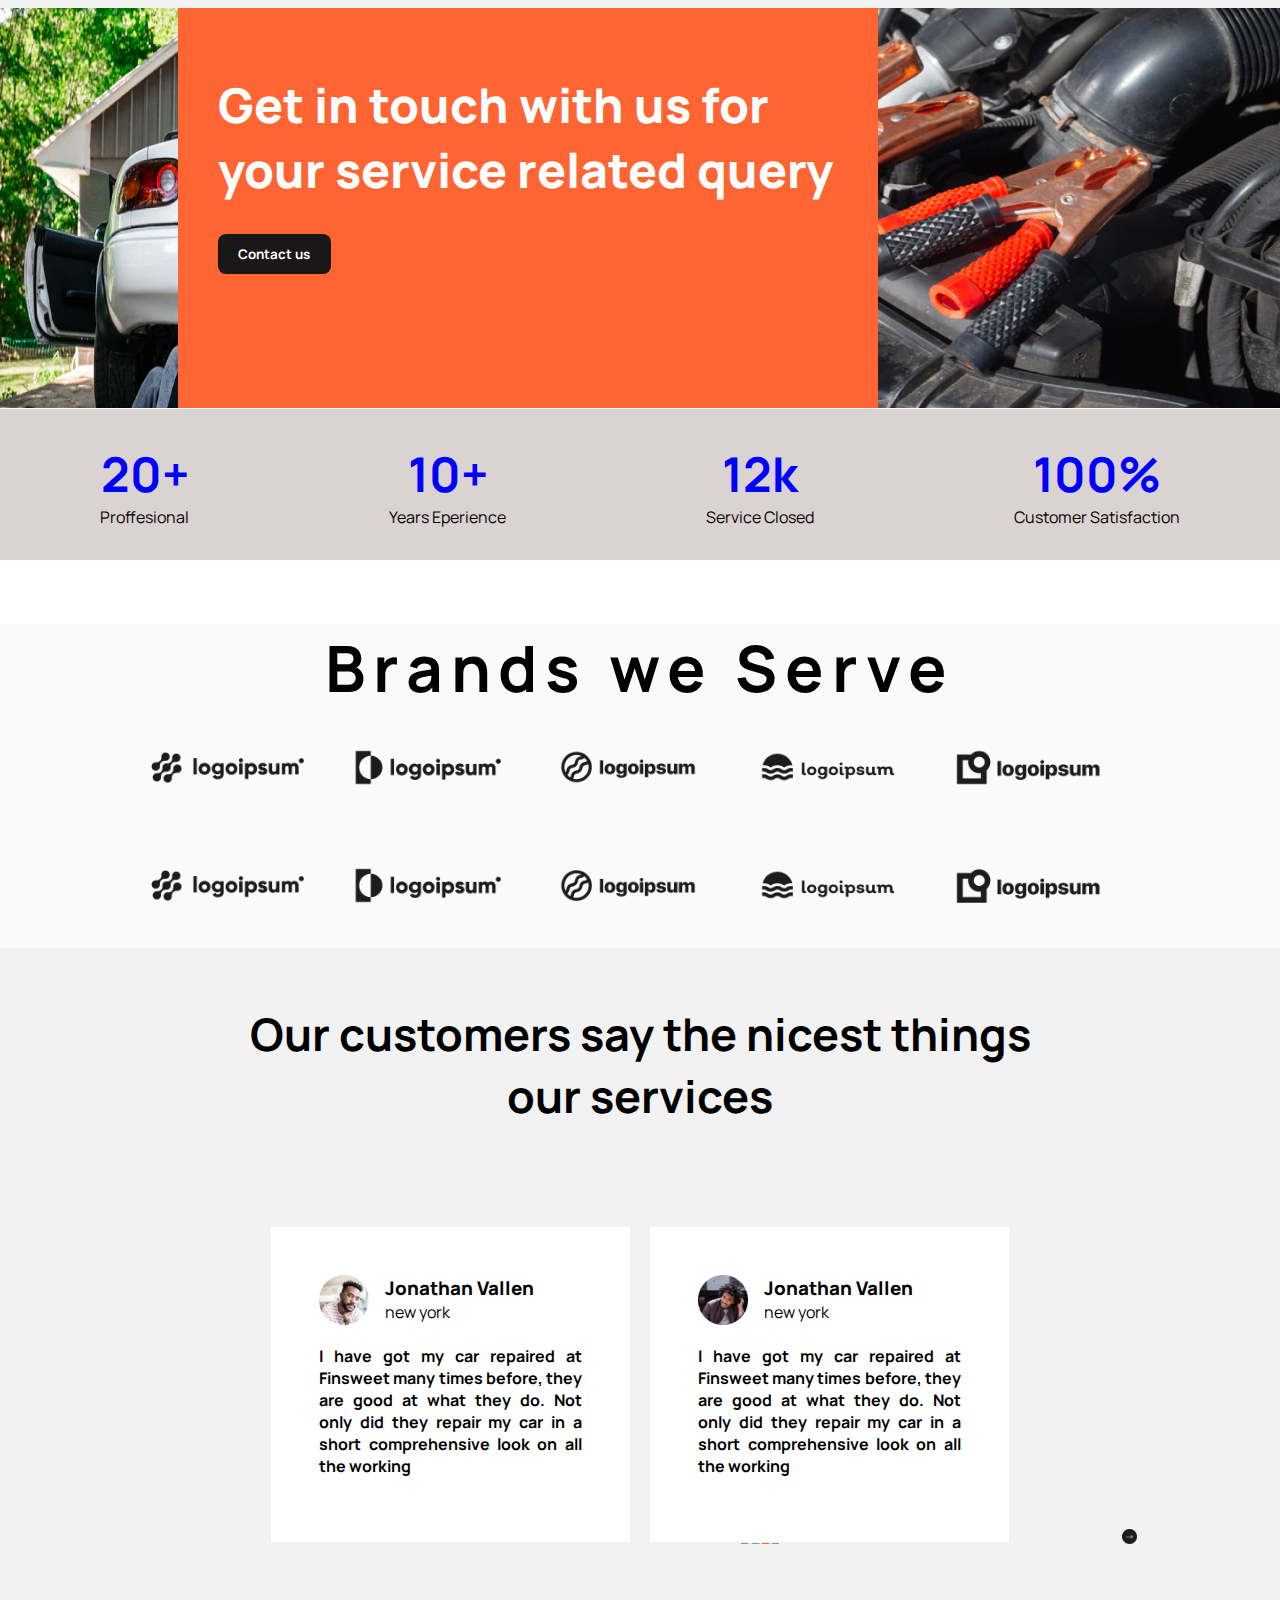
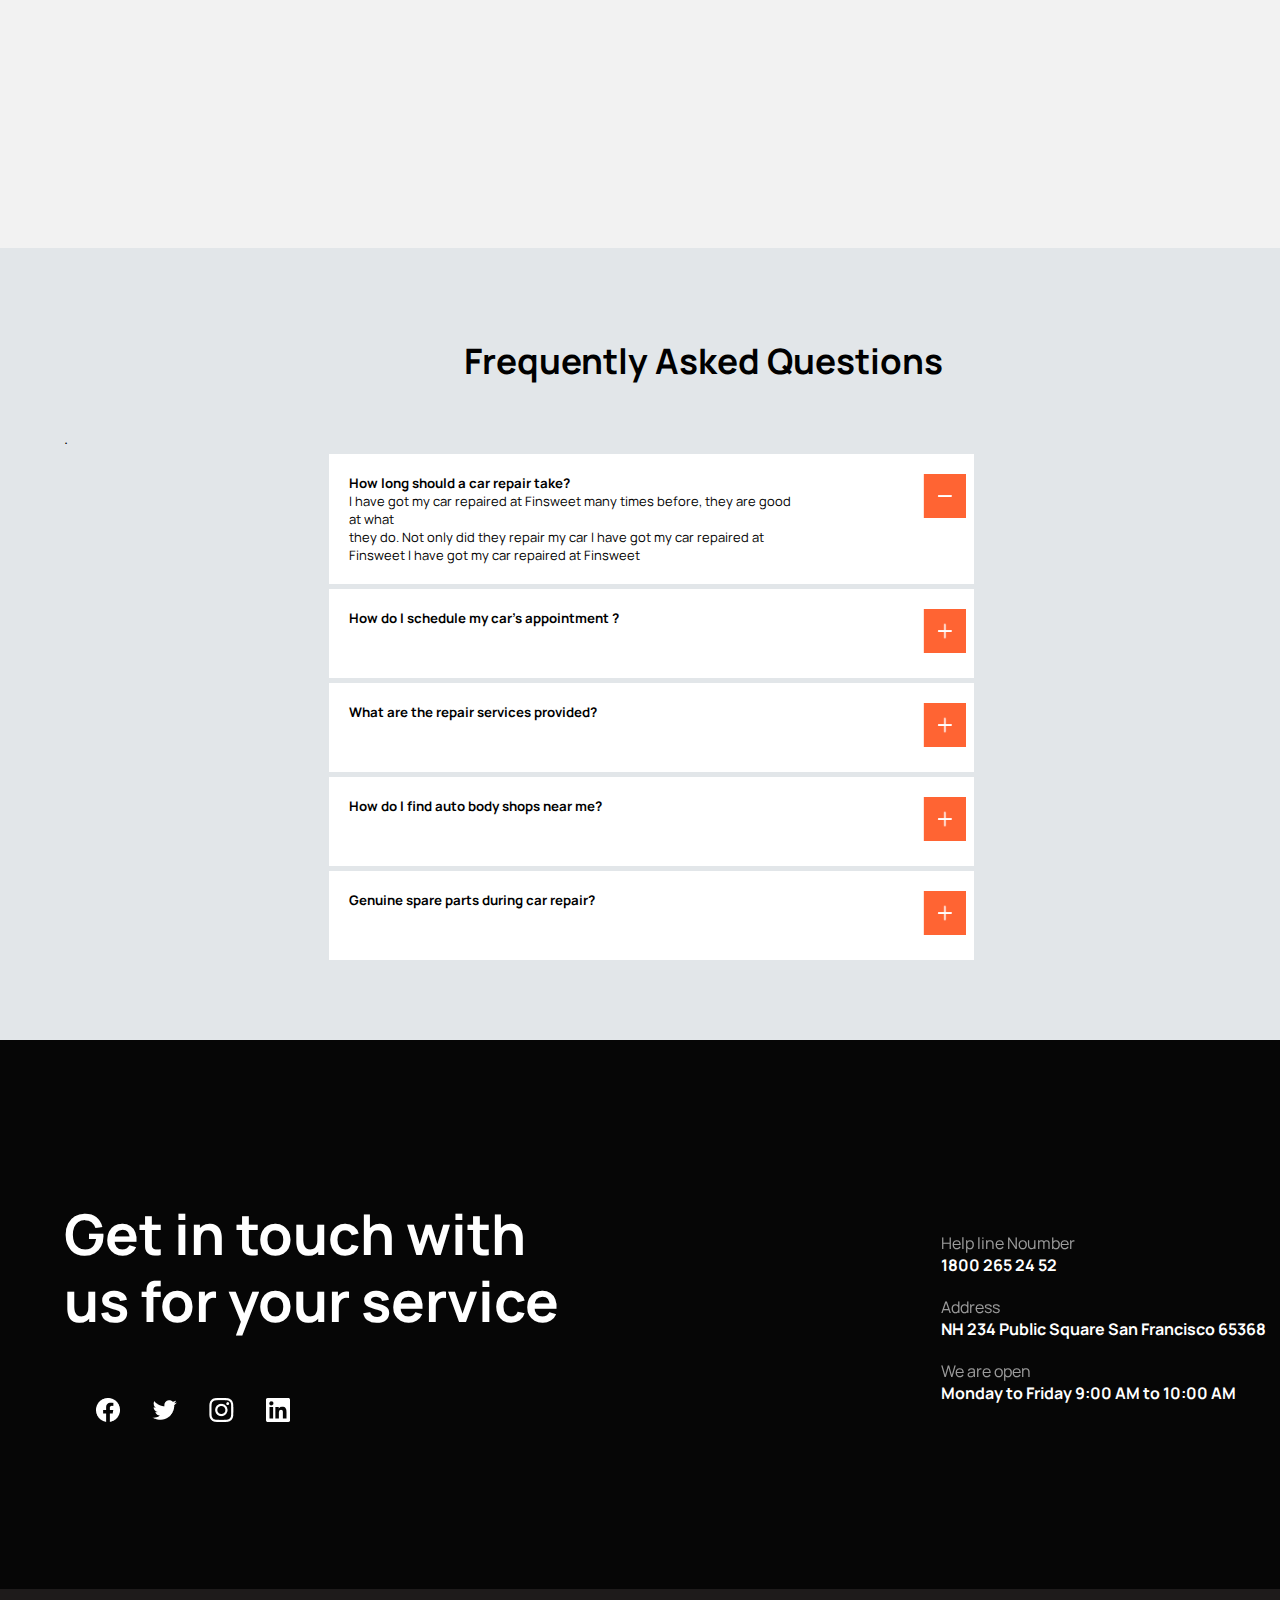
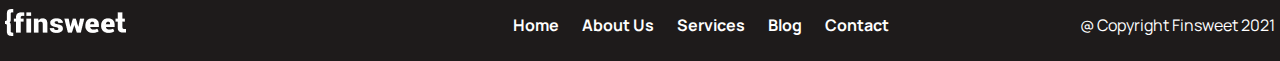
==== commit 9a096f48: "HOME PAGE in building of media query for services page" ====
--- a/index.html
+++ b/index.html
@@ -281,7 +281,7 @@
                         <input type="button" value="Contact us">
                     </div>
                     <div class="tool-car">
-                        <img class="" src="img/tool-car.png" alt="tools car">
+                        <img src="img/tool-car.png" alt="tools car">
                     </div>
                 </div>
                 </div>
@@ -376,7 +376,7 @@
                         </div>
                         <p class="text"><b>I have got my car repaired at Finsweet many times before, they are good at what they do. Not only did they repair my car in a short comprehensive look on all the working</b></p>
                     </div>
-                </div>
+                </div> 
                 <div class="comment-three">
                     <div class="line">
                         <img src="img/Lines.png" alt="" width="80%">
--- a/css/style.css
+++ b/css/style.css
@@ -362,13 +362,13 @@
     height: 400px;
 }
 .tool-car img{
-    width: 1200px;
+    width: 860px;
    
     height:400px;
 }
 
 .tools-container .tools-text {
-    width: 950px;
+    width: 700px;
     height:400px;
     background-color: #FF6433;
     left: 13%;
@@ -686,7 +686,7 @@
    
 }
 /* media query for phone layer out */
-@media (max-width: 576px) {
+@media (max-width: 412px) {
        
     .page-container{
         width: 80%;
@@ -820,7 +820,7 @@
     }
     #proces .clear-text h1{
         font-size: 20px;
-        width: 70px;
+        width: 100%;
         margin-top: 0px;
         line-height: 27px;
         height: 60px;
@@ -832,14 +832,14 @@
         margin-top: 2rem;
     }
     .text-one{
-        font-size: 20px;
+        font-size: 15px;
         margin-left: 10px;
     }
     .text-one p{
         font-size: 15px;
     }
     .appointment .one-get-quote .imsge-one{
-        margin-top: 10px;
+        margin-top: 1px;
     }
     .imsge-one img{
         height: 40px;
@@ -851,7 +851,7 @@
         margin-left: 1rem;
     }
     .texte-header h6{
-        padding-left: 10rem;
+        padding-left: 8rem;
     }
     .texte-header h3{
         font-size: 20px;
@@ -873,7 +873,7 @@
         display: none;
     }
     #tools{
-        height: 800px;
+        height: 500px;
         width: 100%;
     }
     .image-offer{
@@ -889,8 +889,8 @@
         
     }
     .tools-container .tools-text{
-        width: 100%;
-        height: 200px;
+        width: 25.7rem;
+        height: 13rem;
         left: 0%;
         position: absolute;
         top: 190px;
@@ -911,7 +911,7 @@
     }
     .tool-car img{
         width: 100%;
-        height: 400px;
+        height: 20rem;
        
     }
     .nubmers p{
@@ -937,10 +937,10 @@
         margin-left: 20px;
     }
     .about{
-        height: 50vh;
+        height: 34vh;
     }
     .about h1{
-        font-size: 20px;
+        font-size: 15px;
     }
     .comment{
         width: 55%;
@@ -1019,7 +1019,7 @@
 
 }
 /* media querry for tablet */
-@media(max-width: 1030px){
+@media(min-width: 420px) and (max-width: 1024px) {
     main{
         width: 100%;
     }
@@ -1040,7 +1040,7 @@
         height: 10px;
         position: absolute;
         left: 80%;
-        top: 307.6%;
+        top: 333%;
         width: 50px;
     }
     .orange-btn{
@@ -1077,7 +1077,7 @@
         width: 9rem;
     }
     #tools {
-        height: 1000px;
+        height: 800px;
         
         width: 100%;
     }
@@ -1085,24 +1085,20 @@
         flex-direction: column;
         width: 100%;
     }
+    .car-image img {
+        width: 100%;
+        height: 300px;
+    }
     .tools-container .tools-text{
-        position: unset;
-        width: 40%;
-    }
-    .car-image img {
-        width: 100%;
-        height: 300px;
-    }
-    .tools-container .tools-text{
-        position: initial;
-        left: 0%;
-        width: 100%;
-       
+        width: 50.5rem;
+        left: 0rem;
+        top: 17rem;
+        height: 20.5rem;
     }
 .tool-car img{
-        width: 100%;
-        height: 300px;
-       
+       width: 50.5rem;
+        height: 500px;
+       margin-bottom: 10px;
     }
     #touch .right-side-part{
         padding-right: 0%;
@@ -1148,4 +1144,4 @@
         width: 50%;
     }
 
-}+}
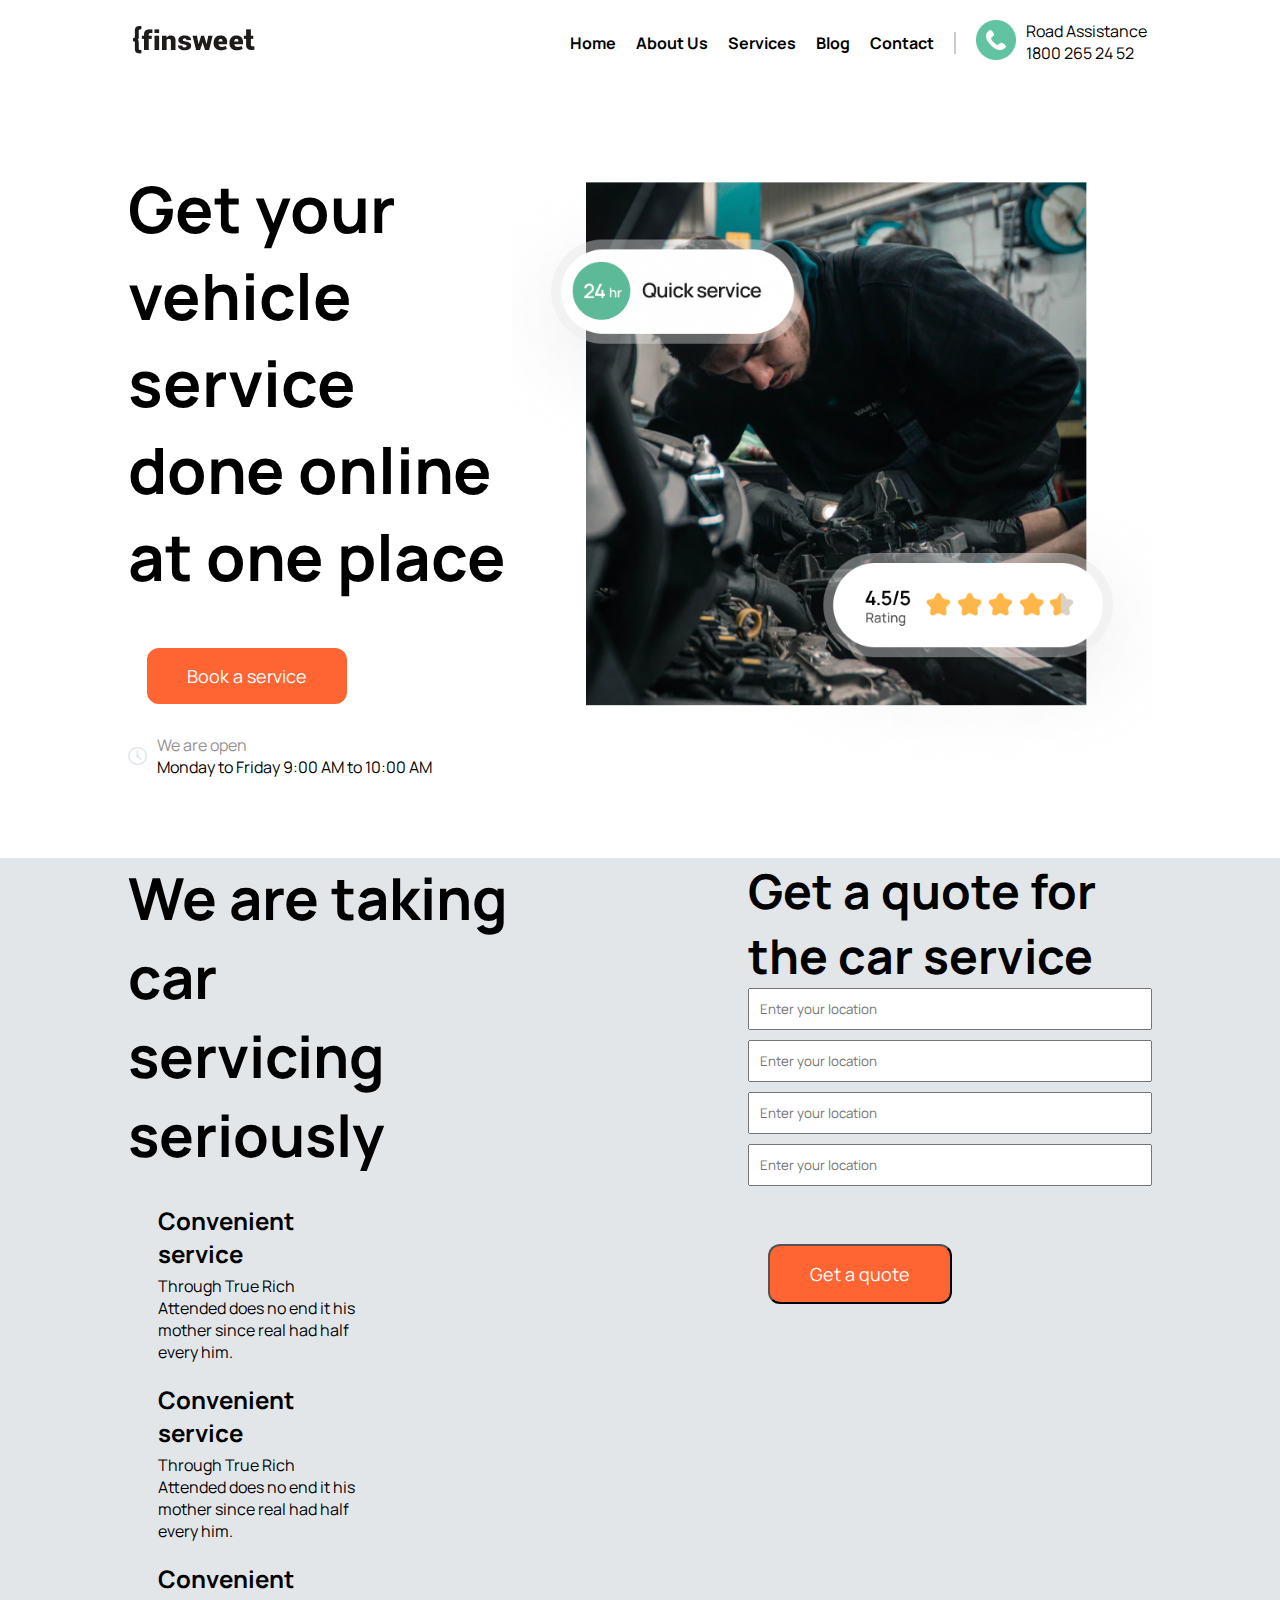
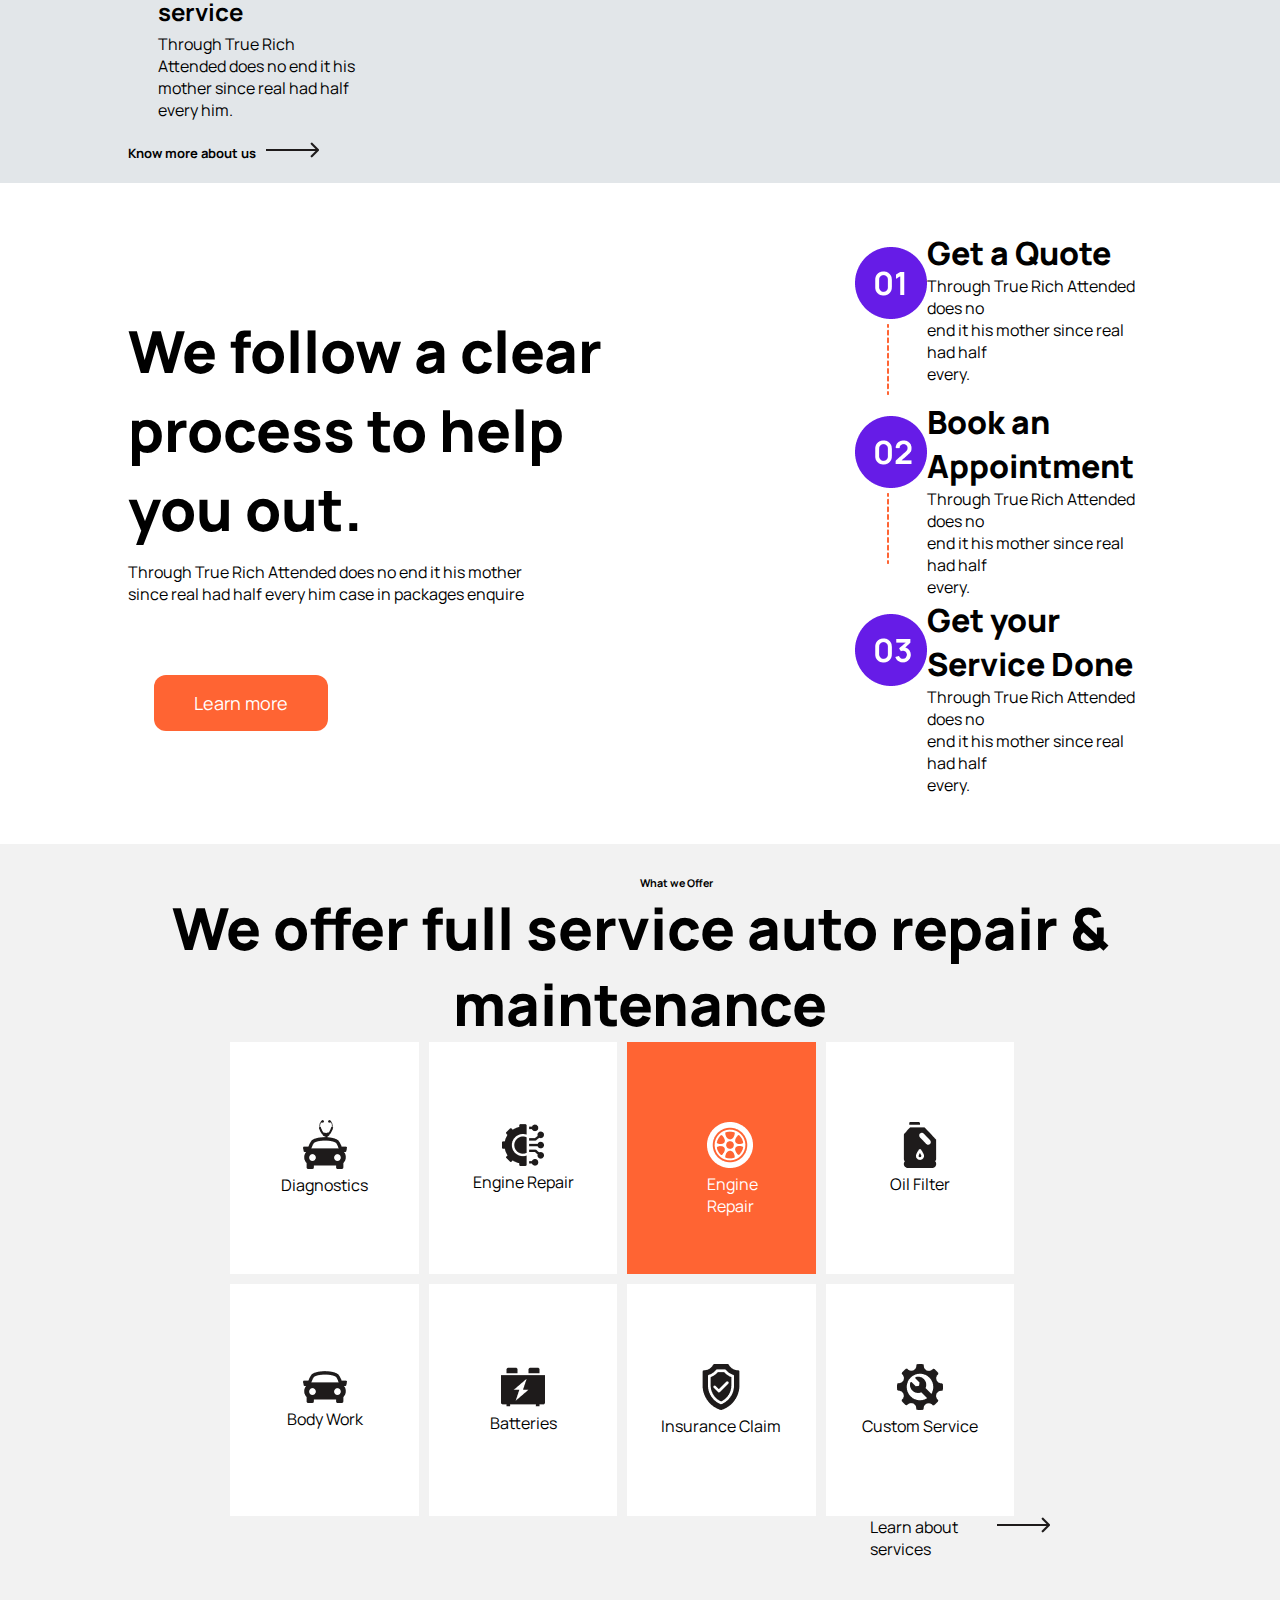
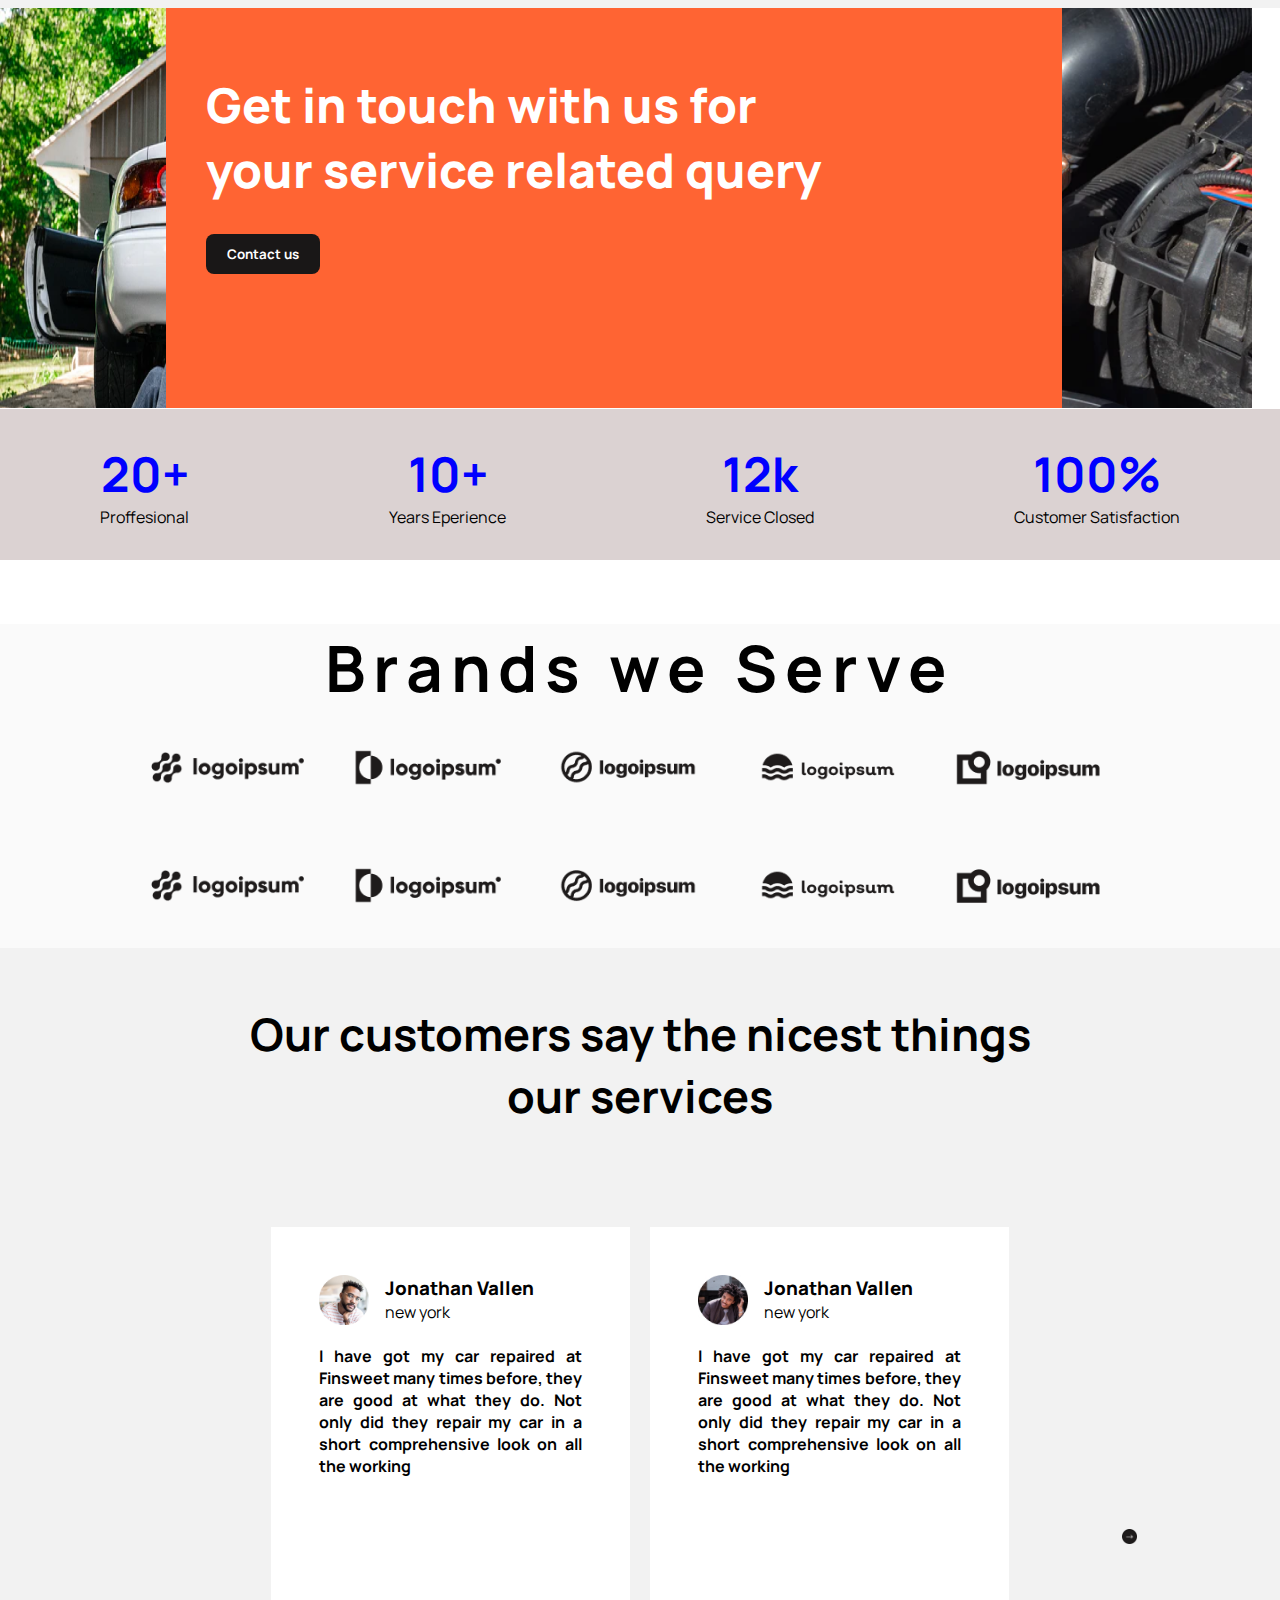
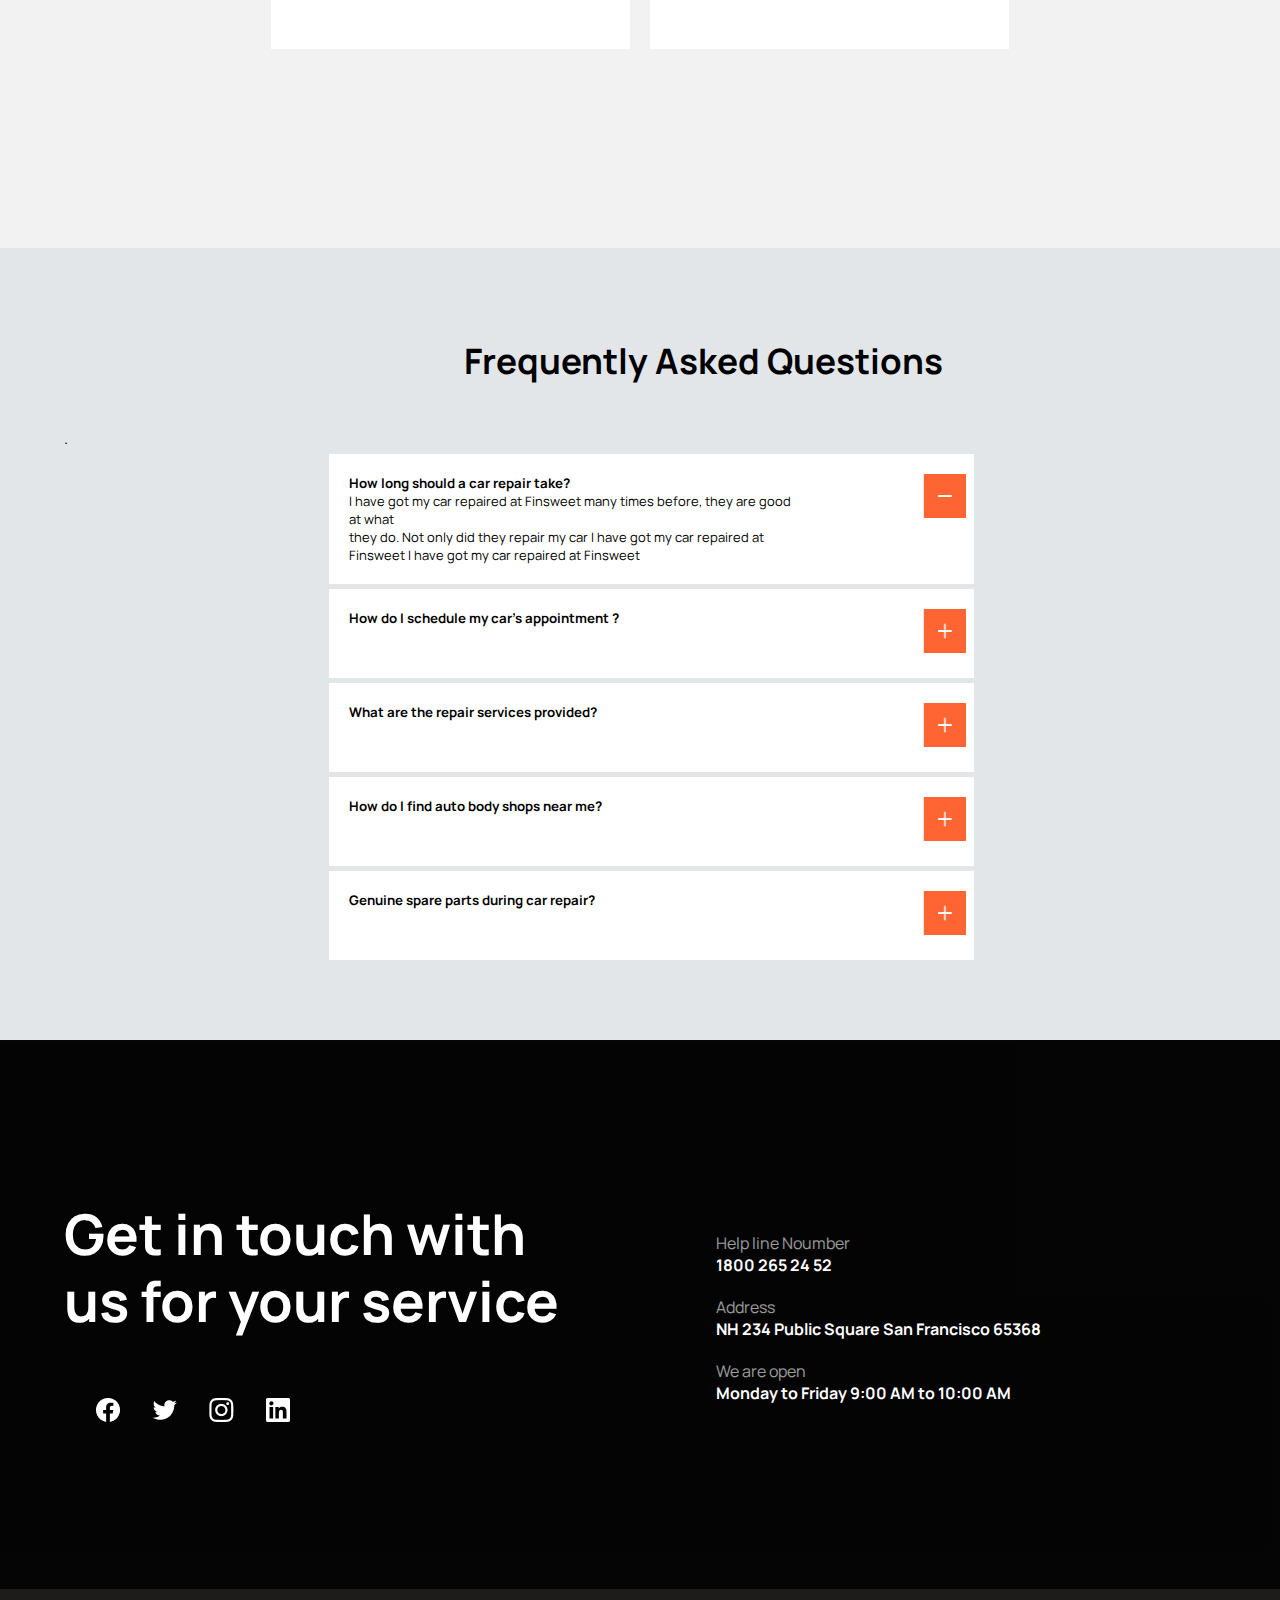
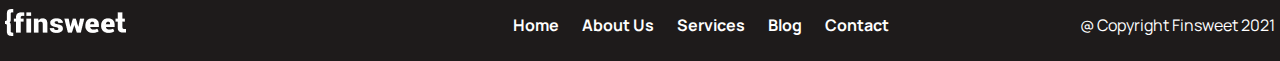
==== commit f5422de5: "HOME PAGE and SERVICE PAGE" ====
--- a/index.html
+++ b/index.html
@@ -267,7 +267,7 @@
 
 
 
-        </div>
+        </div> 
         </section> 
         <!-- tools-section -->
         <section id="tools">
--- a/css/style.css
+++ b/css/style.css
@@ -336,7 +336,7 @@
 }
 .tools-container{
     display: flex;
-    width: 1366px;
+    width: 100%;
     position: absolute;
     left: 0;
     
@@ -362,7 +362,7 @@
     height: 400px;
 }
 .tool-car img{
-    width: 860px;
+    width: 845px;
    
     height:400px;
 }
@@ -523,7 +523,7 @@
 }
 
 #qestions{
-    width: 100vw;
+    width: 100%;
     background-color:  #E2E6E9;
     
 }
@@ -586,7 +586,7 @@
     display: flex;
      background-color: #000;
      color: #fff;
-     width: 100vw;
+     width: 100%;
      opacity: 0.98;
      height: 549px;
 }
@@ -645,7 +645,7 @@
 }
 
 #menu{
-    width: 100vw;
+    width: 100%;
     background-color: #1E1B1B;
     color: #fff;
 }
@@ -685,11 +685,13 @@
     color:#fff;
    
 }
+
 /* media query for phone layer out */
-@media (max-width: 412px) {
-       
+@media (max-width: 420px) {
+      
     .page-container{
         width: 80%;
+        height: 100%;
     }
     .main-header{
         flex-direction: column;
@@ -796,7 +798,7 @@
         margin-bottom: 1rem;
     }
     #quote-section .right-form-section input{
-        width: 300px;
+        width: 100%;
         padding: 5px;
     }
     #quote-section .left-section .text-box{
@@ -889,7 +891,7 @@
         
     }
     .tools-container .tools-text{
-        width: 25.7rem;
+        width: 100%;
         height: 13rem;
         left: 0%;
         position: absolute;
@@ -937,14 +939,14 @@
         margin-left: 20px;
     }
     .about{
-        height: 34vh;
+        height: 80vh;
     }
     .about h1{
         font-size: 15px;
     }
     .comment{
         width: 55%;
-        height: 20vh;
+        height: 50vh;
         font-size: 10px;
         margin: 1rem;
         margin-left: 1px;
@@ -952,7 +954,7 @@
     }
     .comment-two{
         width: 55%;
-        height: 20vh;
+        height: 50vh;
         font-size: 10px;
         margin: 1rem;
         margin-left: 1px;
@@ -1010,11 +1012,20 @@
         margin-top: 2rem;
         margin-left: 0%;
     }
+    .last-header .last-header img{
+        width:90px
+    }
+
     .navig ul li{
         display: contents;
     }
     .right-section-part ul li {
         margin-right: 7px;
+    }
+    .right-section-part .navig{
+        font-size: 10px}
+    .copy p{
+        font-size:10px;
     }
 
 }
@@ -1047,9 +1058,18 @@
         margin-left: 0px;
         border: none;
     }
+    .appointment .one-get-quote{
+        gap: 10px;
+    }
+    .appointment .one-get-quote .imsge-one{
+        margin-top: 0px;
+    }
     .appointment .one-get-quote .imsge-one .line img{
         height: 4rem;
         width: 2px;
+    }
+    .texte-header h6{
+        padding-left: 25rem;
     }
     #quote-section .left-section .text-box a{
         font-size: 15px;
@@ -1145,3 +1165,39 @@
     }
 
 }
+@media(min-width: 828px) and (max-width: 1340px){
+    .tools-container .tools-text{
+        width: 100%;
+    }
+    .tool-car img{
+        width: 100%;
+    }
+}
+@media(min-width: 1026px) and (max-width: 1334px){ 
+    .tools-container .tools-text{
+        width: 70%;
+    }
+    .tool-car img{
+        width: 100%;
+    }
+    .comment{
+        height: 100%;
+    }
+    .comment-two{
+        height: 100%;
+    }
+    .help{
+        margin-left: 10px;
+    }
+}
+@media(min-width: 421px) and(max-width: 802px){
+    #tools {
+        width: 100%;
+    }
+    .tools-container .tools-text{
+        width: 100%;
+    }
+    .tool-car img{
+        width: 100%;
+    }
+}